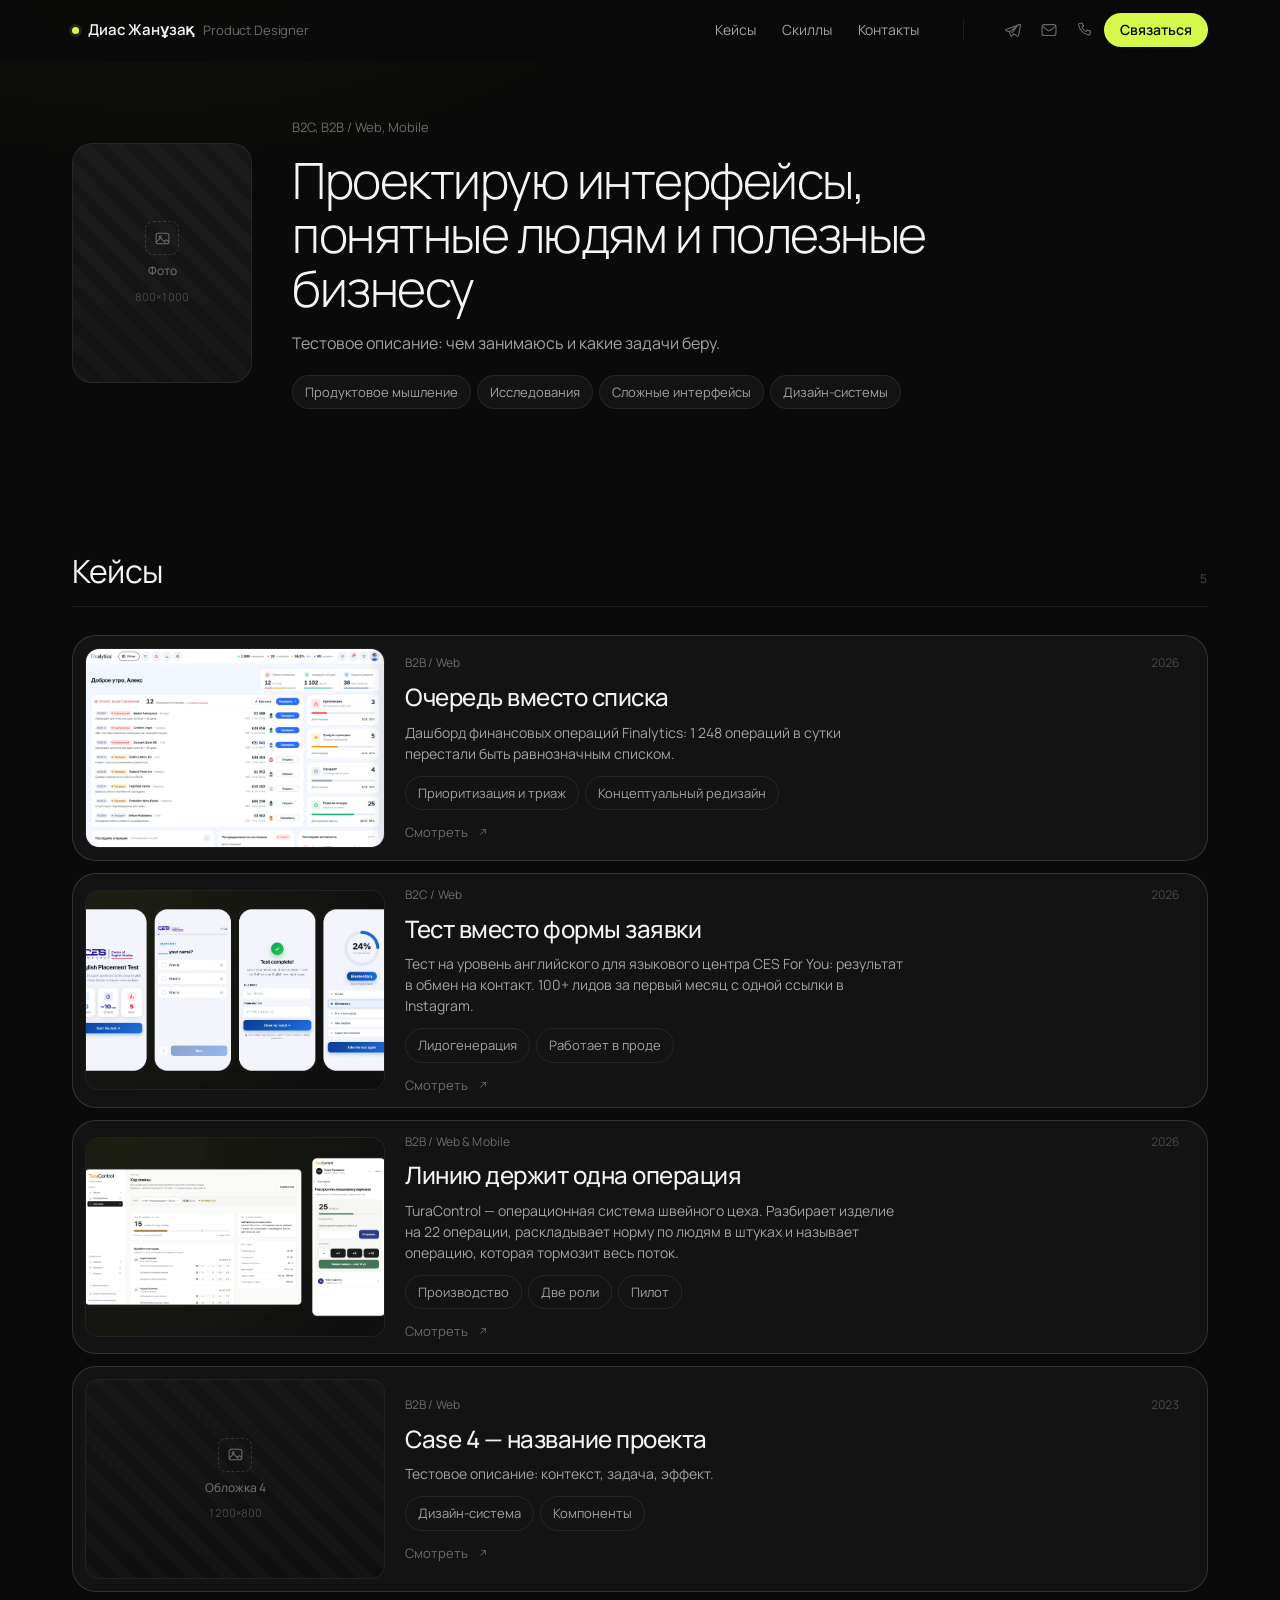
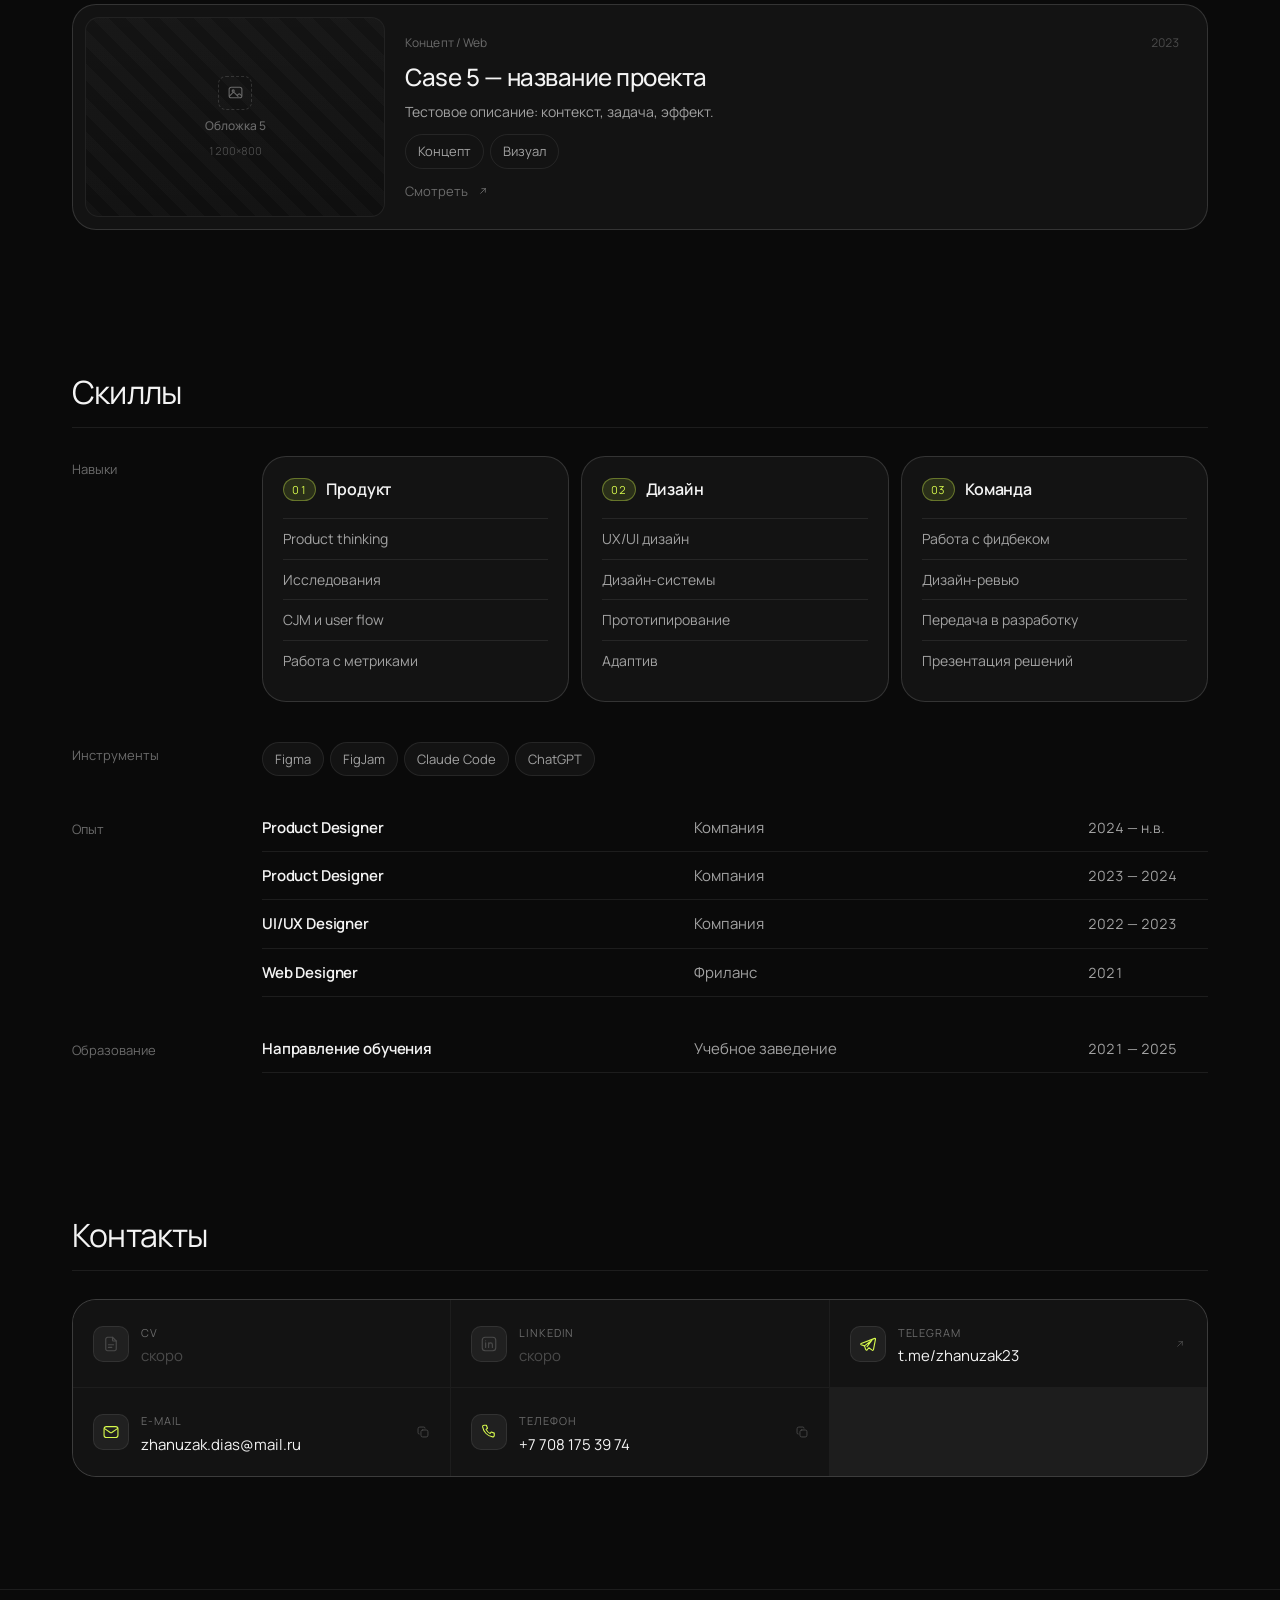
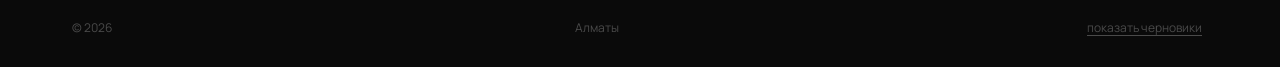
==== index.html @ a6b75199 "Кейс 3: TuraControl — линию держит одна операция Операционная система швейного цеха: изделие разложе" ====
<!doctype html>
<html lang="ru">
<head>
  <meta charset="utf-8">
  <meta name="viewport" content="width=device-width, initial-scale=1">
  <title>Диас Жанұзақ — Product Designer</title>
  <meta name="description" content="Портфолио продуктового дизайнера. Кейсы, навыки, контакты.">
  <meta name="theme-color" content="#0A0A0A">

  <meta property="og:type" content="website">
  <meta property="og:title" content="Диас Жанұзақ — Product Designer">
  <meta property="og:description" content="Портфолио продуктового дизайнера. Кейсы, навыки, контакты.">
  <!-- положи картинку 1200×630 в assets/img/og.jpg и раскомментируй строку ниже -->
  <!-- <meta property="og:image" content="assets/img/og.jpg"> -->

  <link rel="icon" href="data:image/svg+xml,<svg xmlns='http://www.w3.org/2000/svg' viewBox='0 0 32 32'><rect width='32' height='32' rx='8' fill='%230A0A0A'/><circle cx='16' cy='16' r='6' fill='%23D6F94C'/></svg>">

  <link rel="preconnect" href="https://fonts.googleapis.com">
  <link rel="preconnect" href="https://fonts.gstatic.com" crossorigin>
  <link href="https://fonts.googleapis.com/css2?family=Manrope:wght@200;300;400;500;600;700&display=swap" rel="stylesheet">

  <!-- ?v= — версия ассетов. GitHub Pages кэширует css и js на 10 минут.
       Если после пуша правки не видны сразу — увеличь номер здесь и в case.html -->
  <link rel="stylesheet" href="assets/css/style.css?v=4">
</head>
<body>
  <div id="app"></div>

  <noscript>
    <div style="padding:40px;font-family:system-ui;color:#F4F4F4">
      Для просмотра портфолио включите JavaScript.
    </div>
  </noscript>

  <script src="assets/js/content.js?v=4"></script>
  <script src="assets/js/ui.js?v=4"></script>
  <script src="assets/js/main.js?v=4"></script>
</body>
</html>
---- assets/css/style.css ----
/* ==========================================================================
   Dias Zhanuzak — Portfolio
   1. Tokens     2. Reset      3. Typography   4. Layout      5. Menubar
   6. Hero       7. Cases      8. Skills       9. Contacts   10. Case page
   11. Placeholders           12. Utilities / Motion
   ========================================================================== */

/* ---------- 1. TOKENS ---------------------------------------------------- */
:root{
  /* surfaces */
  --bg:#0A0A0A;
  --bg-soft:#0F0F0F;
  --surface:#131313;
  --surface-2:#181818;
  --surface-3:#202020;

  /* lines */
  --line:rgba(255,255,255,.08);
  --line-2:rgba(255,255,255,.14);
  --line-3:rgba(255,255,255,.22);

  /* text */
  --text:#F4F4F4;
  --text-2:#A2A2A2;
  --text-3:#6B6B6B;
  --text-4:#4A4A4A;

  /* accent */
  --accent:#D6F94C;
  --accent-2:#C2E63A;
  --accent-soft:rgba(214,249,76,.12);
  --accent-line:rgba(214,249,76,.35);
  --accent-ink:#0B0B0B;

  /* radii */
  --r-xs:8px;
  --r-sm:10px;
  --r-md:14px;
  --r-lg:20px;
  --r-xl:24px;
  --r-pill:999px;

  /* spacing scale */
  --s1:4px;  --s2:8px;   --s3:12px;  --s4:16px;  --s5:20px;
  --s6:28px; --s7:40px;  --s8:56px;  --s9:72px;  --s10:88px;

  /* layout */
  --container:1200px;
  --gutter:32px;
  --label-col:170px;
  --bar-h:60px;

  /* type */
  --font:"Manrope","Inter",-apple-system,BlinkMacSystemFont,"Segoe UI",Roboto,Helvetica,Arial,sans-serif;

  /* motion */
  --ease:cubic-bezier(.22,1,.36,1);
  --fast:.16s;
  --mid:.3s;
  --slow:.5s;
}

/* ---------- 2. RESET ----------------------------------------------------- */
*,*::before,*::after{box-sizing:border-box}
html{-webkit-text-size-adjust:100%;scroll-behavior:smooth}
body{
  margin:0;
  background:var(--bg);
  color:var(--text);
  font-family:var(--font);
  font-size:15px;
  line-height:1.55;
  font-weight:400;
  -webkit-font-smoothing:antialiased;
  -moz-osx-font-smoothing:grayscale;
  overflow-x:hidden;
}
img,svg,video{display:block;max-width:100%}
img{height:auto}
a{color:inherit;text-decoration:none}
button{font:inherit;color:inherit;background:none;border:0;cursor:pointer}
ul,ol{margin:0;padding:0;list-style:none}
h1,h2,h3,h4,p{margin:0}
/* у figure браузерный margin 40px по бокам — из-за него картинки были уже текста */
figure,blockquote{margin:0}
::selection{background:var(--accent);color:var(--accent-ink)}

body::before{
  content:"";
  position:fixed;inset:0;
  pointer-events:none;z-index:0;
  background:radial-gradient(900px 420px at 12% -8%, rgba(214,249,76,.045), transparent 62%);
}

/* якорь под липкий бар */
[id]{scroll-margin-top:calc(var(--bar-h) + 20px)}

/* ---------- 3. TYPOGRAPHY ------------------------------------------------ */
.display{
  font-size:clamp(30px,4vw,50px);
  line-height:1.08;
  letter-spacing:-.03em;
  font-weight:300;
}
.h2{
  font-size:clamp(24px,2.6vw,32px);
  line-height:1.15;
  letter-spacing:-.025em;
  font-weight:400;
}
.h3{
  font-size:clamp(18px,1.8vw,22px);
  line-height:1.28;
  letter-spacing:-.015em;
  font-weight:600;
}
.lead{font-size:16px;line-height:1.5;color:var(--text-2);font-weight:400}
.small{font-size:13px;line-height:1.5;color:var(--text-2)}
.label{font-size:12px;line-height:1.4;color:var(--text-3);font-weight:500}
.label--caps{text-transform:uppercase;letter-spacing:.12em;font-size:11px}
.accent{color:var(--accent)}

/* ---------- 4. LAYOUT ---------------------------------------------------- */
.container{
  width:100%;
  max-width:var(--container);
  margin-inline:auto;
  padding-inline:var(--gutter);
  position:relative;
  z-index:1;
}
.section{padding-block:var(--s9)}
.section-head{
  display:flex;align-items:baseline;justify-content:space-between;
  gap:var(--s4);
  margin-bottom:var(--s6);
  padding-bottom:var(--s4);
  border-bottom:1px solid var(--line);
}
.section-head__count{font-size:12px;letter-spacing:.12em;text-transform:uppercase;color:var(--text-4)}

/* «подпись слева / контент справа» */
.rowsec{
  display:grid;
  grid-template-columns:var(--label-col) 1fr;
  gap:var(--s5);
  align-items:start;
}
.rowsec + .rowsec{margin-top:var(--s7)}
.rowsec__label{font-size:13px;color:var(--text-3);padding-top:3px}

/* ---------- 5. MENUBAR --------------------------------------------------- */
.menubar{
  position:sticky;top:0;z-index:60;
  background:rgba(10,10,10,.78);
  backdrop-filter:blur(16px);
  -webkit-backdrop-filter:blur(16px);
  border-bottom:1px solid transparent;
  transition:border-color var(--mid) var(--ease),background var(--mid) var(--ease);
}
.menubar.is-stuck{border-bottom-color:var(--line);background:rgba(10,10,10,.9)}
.menubar__inner{
  display:flex;align-items:center;gap:var(--s5);
  height:var(--bar-h);
}
.menubar__brand{display:flex;align-items:center;gap:9px;font-weight:600;font-size:15px;letter-spacing:-.01em;flex:none}
.menubar__dot{width:7px;height:7px;border-radius:50%;background:var(--accent);box-shadow:0 0 0 3px var(--accent-soft);flex:none}
.menubar__role{color:var(--text-3);font-weight:400;font-size:13px}

.menubar__nav{display:flex;align-items:center;gap:2px;margin-left:auto}
.menubar__link{
  padding:7px 12px;border-radius:var(--r-pill);
  font-size:14px;color:var(--text-2);
  transition:color var(--fast) var(--ease),background var(--fast) var(--ease);
  white-space:nowrap;
}
.menubar__link:hover{color:var(--text);background:var(--surface-2)}

.menubar__actions{display:flex;align-items:center;gap:2px;flex:none}
.menubar__sep{width:1px;height:22px;background:var(--line);margin-inline:var(--s3);flex:none}
.menubar__btn{
  width:34px;height:34px;
  display:grid;place-items:center;
  border-radius:var(--r-sm);
  color:var(--text-3);
  position:relative;
  transition:color var(--fast) var(--ease),background var(--fast) var(--ease);
}
.menubar__btn:hover{color:var(--text);background:var(--surface-2)}
.menubar__btn::after{
  content:attr(data-tip);
  position:absolute;top:calc(100% + 8px);left:50%;transform:translateX(-50%) translateY(-3px);
  padding:5px 9px;border-radius:8px;
  background:var(--surface-3);border:1px solid var(--line);
  font-size:12px;color:var(--text);white-space:nowrap;
  opacity:0;pointer-events:none;
  transition:opacity var(--fast) var(--ease),transform var(--fast) var(--ease);
}
.menubar__btn:hover::after{opacity:1;transform:translateX(-50%) translateY(0)}
.menubar__cta{
  height:34px;padding:0 16px;
  display:inline-flex;align-items:center;
  border-radius:var(--r-pill);
  background:var(--accent);color:var(--accent-ink);
  font-size:14px;font-weight:600;
  transition:background var(--fast) var(--ease);
  white-space:nowrap;
}
.menubar__cta:hover{background:var(--accent-2)}

/* ---------- 6. HERO ------------------------------------------------------ */
.hero{padding-top:var(--s8);padding-bottom:var(--s9)}
.hero__grid{
  display:grid;
  grid-template-columns:180px 1fr;
  gap:var(--s7);
  align-items:center;
}
.hero__photo{
  position:relative;
  aspect-ratio:3/4;
  border-radius:var(--r-lg);
  overflow:hidden;
  background:var(--surface);
  border:1px solid var(--line);
}
.hero__photo img{width:100%;height:100%;object-fit:cover}
.hero__meta{color:var(--text-3);font-size:13px;margin-bottom:var(--s4)}
.hero__title{margin-bottom:var(--s4);max-width:22ch}
.hero__about{max-width:52ch;margin-bottom:var(--s5)}

.chips{display:flex;flex-wrap:wrap;gap:6px}
.chip{
  display:inline-flex;align-items:center;
  padding:6px 12px;
  border-radius:var(--r-pill);
  border:1px solid var(--line);
  background:var(--surface);
  font-size:13px;color:var(--text-2);
  transition:border-color var(--fast) var(--ease),color var(--fast) var(--ease);
}
.chip:hover{border-color:var(--line-2);color:var(--text)}
.chip--ghost{background:transparent}

/* ---------- 7. CASES ----------------------------------------------------- */
/* карточка с явной обводкой — видно границу блока */
.cases{display:flex;flex-direction:column;gap:var(--s3)}
.case{
  display:grid;
  grid-template-columns:300px 1fr;
  gap:var(--s5);
  align-items:center;
  padding:var(--s3);
  border:1px solid var(--line-2);
  border-radius:var(--r-xl);
  background:var(--surface);
  transition:border-color var(--mid) var(--ease),background var(--mid) var(--ease),transform var(--mid) var(--ease);
}
.case:hover{border-color:var(--accent-line);background:var(--surface-2);transform:translateY(-2px)}
.case__media{
  position:relative;
  aspect-ratio:3/2;
  border-radius:var(--r-md);
  overflow:hidden;
  background:var(--bg-soft);
  border:1px solid var(--line);
}
/* скриншоты интерфейсов кадрируем от верха — так видно шапку экрана */
.case__media img{width:100%;height:100%;object-fit:cover;object-position:top;transition:transform var(--slow) var(--ease)}
.case:hover .case__media img{transform:scale(1.03)}
.case__body{display:flex;flex-direction:column;gap:10px;padding-right:var(--s4)}
.case__top{display:flex;align-items:center;justify-content:space-between;gap:var(--s4)}
.case__meta{font-size:12px;color:var(--text-3);letter-spacing:.01em}
.case__year{font-size:12px;color:var(--text-4);font-variant-numeric:tabular-nums}
.case__title{
  font-size:clamp(19px,1.9vw,24px);line-height:1.2;letter-spacing:-.02em;font-weight:500;
  transition:color var(--fast) var(--ease);
}
.case:hover .case__title{color:#fff}
.case__desc{color:var(--text-2);font-size:14px;line-height:1.5;max-width:56ch}
.case__tags{display:flex;flex-wrap:wrap;gap:6px;margin-top:2px}
.case__cta{
  display:inline-flex;align-items:center;gap:8px;
  margin-top:2px;
  font-size:13px;color:var(--text-3);
  transition:color var(--fast) var(--ease),gap var(--fast) var(--ease);
}
.case:hover .case__cta{color:var(--accent);gap:12px}

/* ---------- 8. SKILLS ---------------------------------------------------- */
/* группы навыков — карточки с обводкой и номером, чтобы на мобильном
   заголовок группы не сливался с подписью раздела слева */
.skillgrid{display:grid;grid-template-columns:repeat(3,1fr);gap:var(--s3)}
.skillgrid__col{
  display:flex;flex-direction:column;
  padding:var(--s5);
  border:1px solid var(--line-2);
  border-radius:var(--r-xl);
  background:var(--surface);
  transition:border-color var(--mid) var(--ease),background var(--mid) var(--ease);
}
.skillgrid__col:hover{border-color:var(--accent-line);background:var(--surface-2)}
.skillgrid__head{display:flex;align-items:center;gap:10px;margin-bottom:var(--s4)}
.skillgrid__num{
  font-size:11px;letter-spacing:.06em;
  color:var(--accent);
  background:var(--accent-soft);
  border:1px solid var(--accent-line);
  border-radius:var(--r-pill);
  padding:2px 8px;
  font-variant-numeric:tabular-nums;
  flex:none;
}
.skillgrid__title{font-size:16px;font-weight:600;letter-spacing:-.01em;color:var(--text)}
.skillgrid__item{
  font-size:14px;color:var(--text-2);
  padding-block:9px;
  border-top:1px solid var(--line);
}

.toolgrid{display:flex;flex-wrap:wrap;gap:6px}

.exp{display:flex;flex-direction:column}
.exp__row{
  display:grid;
  grid-template-columns:minmax(0,1.1fr) minmax(0,1fr) 120px;
  gap:var(--s4);
  align-items:baseline;
  padding-block:var(--s3);
  border-bottom:1px solid var(--line);
}
.exp__row:first-child{padding-top:0}
.exp__role{font-weight:600;font-size:15px;letter-spacing:-.01em}
.exp__company{color:var(--text-2);font-size:15px}
.exp__years{color:var(--text-2);font-size:14px;font-variant-numeric:tabular-nums}

/* ---------- 9. CONTACTS -------------------------------------------------- */
.contactlist{
  display:grid;grid-template-columns:repeat(3,1fr);
  gap:1px;background:var(--line);
  border:1px solid var(--line-2);border-radius:var(--r-xl);overflow:hidden;
}
.contactitem{
  display:flex;align-items:center;gap:var(--s3);
  padding:var(--s5);
  background:var(--surface);
  transition:background var(--fast) var(--ease);
  text-align:left;width:100%;
}
.contactitem:hover{background:var(--surface-2)}
.contactitem:disabled{cursor:not-allowed}
.contactitem:disabled .contactitem__value{color:var(--text-4)}
.contactitem:disabled:hover{background:var(--surface)}
.contactitem__ico{
  width:36px;height:36px;flex:none;
  display:grid;place-items:center;
  border-radius:var(--r-sm);
  background:var(--surface-3);
  border:1px solid var(--line);
  color:var(--accent);
}
.contactitem:disabled .contactitem__ico{color:var(--text-4)}
.contactitem__label{font-size:11px;color:var(--text-3);letter-spacing:.08em;text-transform:uppercase}
.contactitem__value{font-size:15px;color:var(--text);margin-top:1px;display:block}
.contactitem__hint{margin-left:auto;color:var(--text-4);flex:none}

.footer{padding-block:var(--s6);border-top:1px solid var(--line);margin-top:var(--s7)}
.footer__inner{display:flex;align-items:center;justify-content:space-between;gap:var(--s4);flex-wrap:wrap}
.footer__note{font-size:12px;color:var(--text-4)}

/* ---------- 10. CASE PAGE ------------------------------------------------ */
.backlink{
  display:inline-flex;align-items:center;gap:8px;
  font-size:13px;color:var(--text-3);
  padding-block:var(--s6) var(--s5);
  transition:color var(--fast) var(--ease),gap var(--fast) var(--ease);
}
.backlink:hover{color:var(--text);gap:12px}

.casehero{padding-bottom:var(--s6)}
.casehero__meta{display:flex;gap:10px;flex-wrap:wrap;color:var(--text-3);font-size:12px;margin-bottom:var(--s3)}
.casehero__title{max-width:22ch;margin-bottom:var(--s4)}
.casehero__lead{max-width:62ch;margin-bottom:var(--s6)}
.casehero__cover{
  position:relative;
  border-radius:var(--r-xl);overflow:hidden;
  background:var(--surface);border:1px solid var(--line-2);
}
/* фиксированные пропорции нужны только заглушке; настоящая картинка
   показывается целиком, без кадрирования */
.casehero__cover:has(.ph){aspect-ratio:16/9}
.casehero__cover img{width:100%;height:auto;display:block}

.factlist{
  display:grid;grid-template-columns:repeat(4,1fr);
  gap:1px;background:var(--line);
  border:1px solid var(--line-2);border-radius:var(--r-md);overflow:hidden;
  margin-top:var(--s5);
}
.fact{background:var(--surface);padding:var(--s4)}
.fact__k{font-size:11px;text-transform:uppercase;letter-spacing:.12em;color:var(--text-4)}
.fact__v{font-size:15px;margin-top:5px;color:var(--text)}

.blocks{display:flex;flex-direction:column;gap:var(--s8);padding-block:var(--s8)}
.block__head{margin-bottom:var(--s4)}
.block__body{color:var(--text-2);font-size:16px;line-height:1.65;max-width:68ch}
.block__body p + p{margin-top:var(--s3)}
.blocklist{display:flex;flex-direction:column;max-width:68ch}
.blocklist li{
  display:flex;gap:var(--s3);
  padding-block:10px;
  border-bottom:1px solid var(--line);
  color:var(--text-2);font-size:15px;
}
.blocklist li::before{content:"—";color:var(--accent);flex:none}
.quote{
  border-left:2px solid var(--accent);
  padding:4px 0 4px var(--s5);
  font-size:clamp(18px,2vw,24px);line-height:1.35;font-weight:300;letter-spacing:-.02em;
  color:var(--text);max-width:46ch;
}
.quote__author{font-size:13px;color:var(--text-3);margin-top:var(--s3);font-weight:400;letter-spacing:0}
.figure{display:flex;flex-direction:column;gap:10px}
.figure__frame{
  position:relative;
  border-radius:var(--r-lg);overflow:hidden;
  background:var(--surface);border:1px solid var(--line-2);
  transition:border-color var(--fast) var(--ease);
}
/* картинку можно открыть на весь экран */
.figure__frame:has(img){cursor:zoom-in}
.figure__frame:has(img):hover{border-color:var(--accent-line)}
.figure__frame img{width:100%;height:auto;object-fit:cover}
.figure__caption{font-size:12px;color:var(--text-3)}
.gallery{display:grid;grid-template-columns:repeat(2,1fr);gap:var(--s4);align-items:start}
.gallery--3{grid-template-columns:repeat(3,1fr)}
.gallery--4{grid-template-columns:repeat(4,1fr)}
/* вертикальный скриншот телефона не растягиваем на всю ширину */
.figure--narrow .figure__frame{max-width:420px}
.figure--narrow .figure__caption{max-width:420px}
.gallery .figure__frame:has(.ph){aspect-ratio:4/3}
.gallery .figure__frame:has(.ph) img{height:100%}

.stats{
  display:grid;grid-template-columns:repeat(4,1fr);
  gap:1px;background:var(--line);
  border:1px solid var(--line-2);border-radius:var(--r-md);overflow:hidden;
}
.stats__item{background:var(--surface);padding:var(--s4)}
.stats__value{font-size:clamp(22px,2.2vw,28px);font-weight:300;letter-spacing:-.02em;line-height:1.1}
.stats__label{font-size:12px;color:var(--text-3);margin-top:4px}

.nextcase{
  border-top:1px solid var(--line);
  padding-block:var(--s7) var(--s6);
  display:flex;align-items:center;justify-content:space-between;gap:var(--s4);flex-wrap:wrap;
}
.nextcase__label{font-size:11px;text-transform:uppercase;letter-spacing:.12em;color:var(--text-4);margin-bottom:6px}

/* ---------- 11. PLACEHOLDERS -------------------------------------------- */
.ph{
  position:absolute;inset:0;
  display:flex;flex-direction:column;align-items:center;justify-content:center;gap:7px;
  background:
    linear-gradient(180deg,rgba(255,255,255,.02),rgba(255,255,255,0)),
    repeating-linear-gradient(45deg,rgba(255,255,255,.018) 0 12px,transparent 12px 24px);
  color:var(--text-4);
  text-align:center;padding:var(--s4);
}
.ph__ico{
  width:34px;height:34px;display:grid;place-items:center;
  border-radius:var(--r-xs);
  border:1px dashed var(--line-2);
  color:var(--text-3);
}
.ph__ico .ico{width:17px;height:17px}
.ph__title{font-size:12px;color:var(--text-3);font-weight:500}
.ph__hint{font-size:11px;color:var(--text-4);font-variant-numeric:tabular-nums}

/* «черновик» — метка на тексте-рыбе, включается кнопкой в подвале */
.draft{position:relative}
.draft::after{
  content:"черновик";
  position:absolute;top:-9px;right:-5px;
  font-size:9px;letter-spacing:.1em;text-transform:uppercase;
  color:var(--accent);background:var(--accent-soft);
  border:1px solid var(--accent-line);border-radius:var(--r-pill);
  padding:1px 7px;
  opacity:0;pointer-events:none;
  transition:opacity var(--fast) var(--ease);
}
body.show-draft .draft::after{opacity:1}

/* ---------- 12. UTILITIES / MOTION --------------------------------------- */
.ico{width:18px;height:18px;flex:none;stroke-width:1.5}
.ico--sm{width:14px;height:14px}
.btn{
  display:inline-flex;align-items:center;gap:8px;
  padding:11px 18px;border-radius:var(--r-pill);
  font-size:14px;font-weight:500;
  border:1px solid var(--line-2);
  transition:background var(--fast) var(--ease),border-color var(--fast) var(--ease);
}
.btn:hover{background:var(--surface-2);border-color:var(--line-3)}
.btn--accent{background:var(--accent);color:var(--accent-ink);border-color:var(--accent);font-weight:600}
.btn--accent:hover{background:var(--accent-2);border-color:var(--accent-2)}

/* ---------- LIGHTBOX ------------------------------------------------------ */
.lightbox{
  position:fixed;inset:0;z-index:100;
  display:none;
  background:rgba(6,6,6,.96);
  backdrop-filter:blur(6px);
  -webkit-backdrop-filter:blur(6px);
}
.lightbox.is-on{display:block}
.lightbox__scroll{
  position:absolute;inset:0;
  overflow:auto;
  display:flex;
  padding:64px 20px 76px;
  -webkit-overflow-scrolling:touch;
}
/* margin:auto центрирует и при этом не срезает края при зуме */
.lightbox__img{
  margin:auto;
  max-width:100%;height:auto;
  border-radius:var(--r-md);
  border:1px solid var(--line-2);
  background:var(--surface);
  cursor:zoom-in;
}
.lightbox.is-zoom .lightbox__img{max-width:none;width:auto;cursor:zoom-out}

.lightbox__bar{
  position:absolute;left:0;right:0;bottom:0;
  display:flex;align-items:center;gap:var(--s4);
  padding:14px 20px;
  background:linear-gradient(180deg,transparent,rgba(6,6,6,.9) 40%);
  pointer-events:none;
}
.lightbox__cap{
  font-size:13px;color:var(--text-2);
  flex:1;min-width:0;
  overflow:hidden;text-overflow:ellipsis;white-space:nowrap;
}
.lightbox__count{font-size:12px;color:var(--text-4);font-variant-numeric:tabular-nums;flex:none}

.lightbox__btn{
  position:absolute;z-index:2;
  width:40px;height:40px;
  display:grid;place-items:center;
  border-radius:var(--r-sm);
  background:rgba(32,32,32,.9);
  border:1px solid var(--line-2);
  color:var(--text-2);
  transition:color var(--fast) var(--ease),background var(--fast) var(--ease);
}
.lightbox__btn:hover{color:var(--text);background:#2b2b2b}
.lightbox__close{top:14px;right:14px}
.lightbox__prev{top:50%;left:14px;transform:translateY(-50%)}
.lightbox__next{top:50%;right:14px;transform:translateY(-50%)}
.lightbox__hint{
  position:absolute;top:22px;left:20px;z-index:2;
  font-size:12px;color:var(--text-3);
}

@media (max-width:760px){
  .lightbox__scroll{padding:56px 10px 68px}
  .lightbox__hint{display:none}
  .lightbox__prev{top:auto;bottom:64px;left:12px;transform:none}
  .lightbox__next{top:auto;bottom:64px;right:12px;transform:none}
  .lightbox__cap{white-space:normal;font-size:12px;line-height:1.4}
}

.toast{
  position:fixed;left:50%;bottom:24px;
  transform:translateX(-50%) translateY(10px);
  z-index:90;
  padding:10px 16px;border-radius:var(--r-pill);
  background:var(--surface-3);border:1px solid var(--line-2);
  font-size:14px;color:var(--text);
  opacity:0;pointer-events:none;
  transition:opacity var(--mid) var(--ease),transform var(--mid) var(--ease);
  box-shadow:0 16px 36px -14px rgba(0,0,0,.9);
}
.toast.is-on{opacity:1;transform:translateX(-50%) translateY(0)}

.reveal{opacity:0;transform:translateY(14px);transition:opacity .55s var(--ease),transform .55s var(--ease)}
.reveal.is-in{opacity:1;transform:none}

.sr-only{position:absolute;width:1px;height:1px;padding:0;margin:-1px;overflow:hidden;clip:rect(0 0 0 0);white-space:nowrap;border:0}

/* ---------- RESPONSIVE --------------------------------------------------- */
@media (max-width:1024px){
  :root{--gutter:24px;--label-col:130px;--s9:56px;--s10:64px}
  .case{grid-template-columns:240px 1fr}
  .skillgrid{grid-template-columns:repeat(2,1fr)}
  .contactlist{grid-template-columns:repeat(2,1fr)}
  .factlist{grid-template-columns:repeat(2,1fr)}
  .gallery--3,.gallery--4{grid-template-columns:repeat(2,1fr)}
  .menubar__role{display:none}
}
@media (max-width:760px){
  :root{--gutter:16px;--s8:40px;--s9:48px}
  /* на телефоне в баре — только имя и кнопка; контакты живут в своём блоке */
  .menubar__nav{display:none}
  .menubar__btn{display:none}
  .menubar__sep{display:none}
  .menubar__actions{margin-left:auto}
  .hero{padding-top:var(--s7)}
  .hero__grid{grid-template-columns:1fr;gap:var(--s5);align-items:start}
  .hero__photo{width:104px;aspect-ratio:1/1;border-radius:var(--r-md)}
  .case{grid-template-columns:1fr;gap:var(--s4);padding:10px}
  .case__body{padding:0 6px 6px}
  .rowsec{grid-template-columns:1fr;gap:10px}
  .rowsec__label{font-size:11px;text-transform:uppercase;letter-spacing:.12em;color:var(--text-4);padding-top:0}
  .skillgrid{grid-template-columns:1fr;gap:var(--s5)}
  .exp__row{grid-template-columns:1fr;gap:1px;padding-block:12px}
  .exp__years{color:var(--text-3);font-size:13px}
  .contactlist{grid-template-columns:1fr}
  .gallery,.gallery--3{grid-template-columns:1fr}
  .gallery--4{grid-template-columns:repeat(2,1fr)}
  .figure--narrow .figure__frame,.figure--narrow .figure__caption{max-width:none}
  .stats,.factlist{grid-template-columns:repeat(2,1fr)}
  .blocks{gap:var(--s7)}
}

@media (prefers-reduced-motion:reduce){
  *,*::before,*::after{animation-duration:.01ms!important;transition-duration:.01ms!important}
  html{scroll-behavior:auto}
  .reveal{opacity:1;transform:none}
}
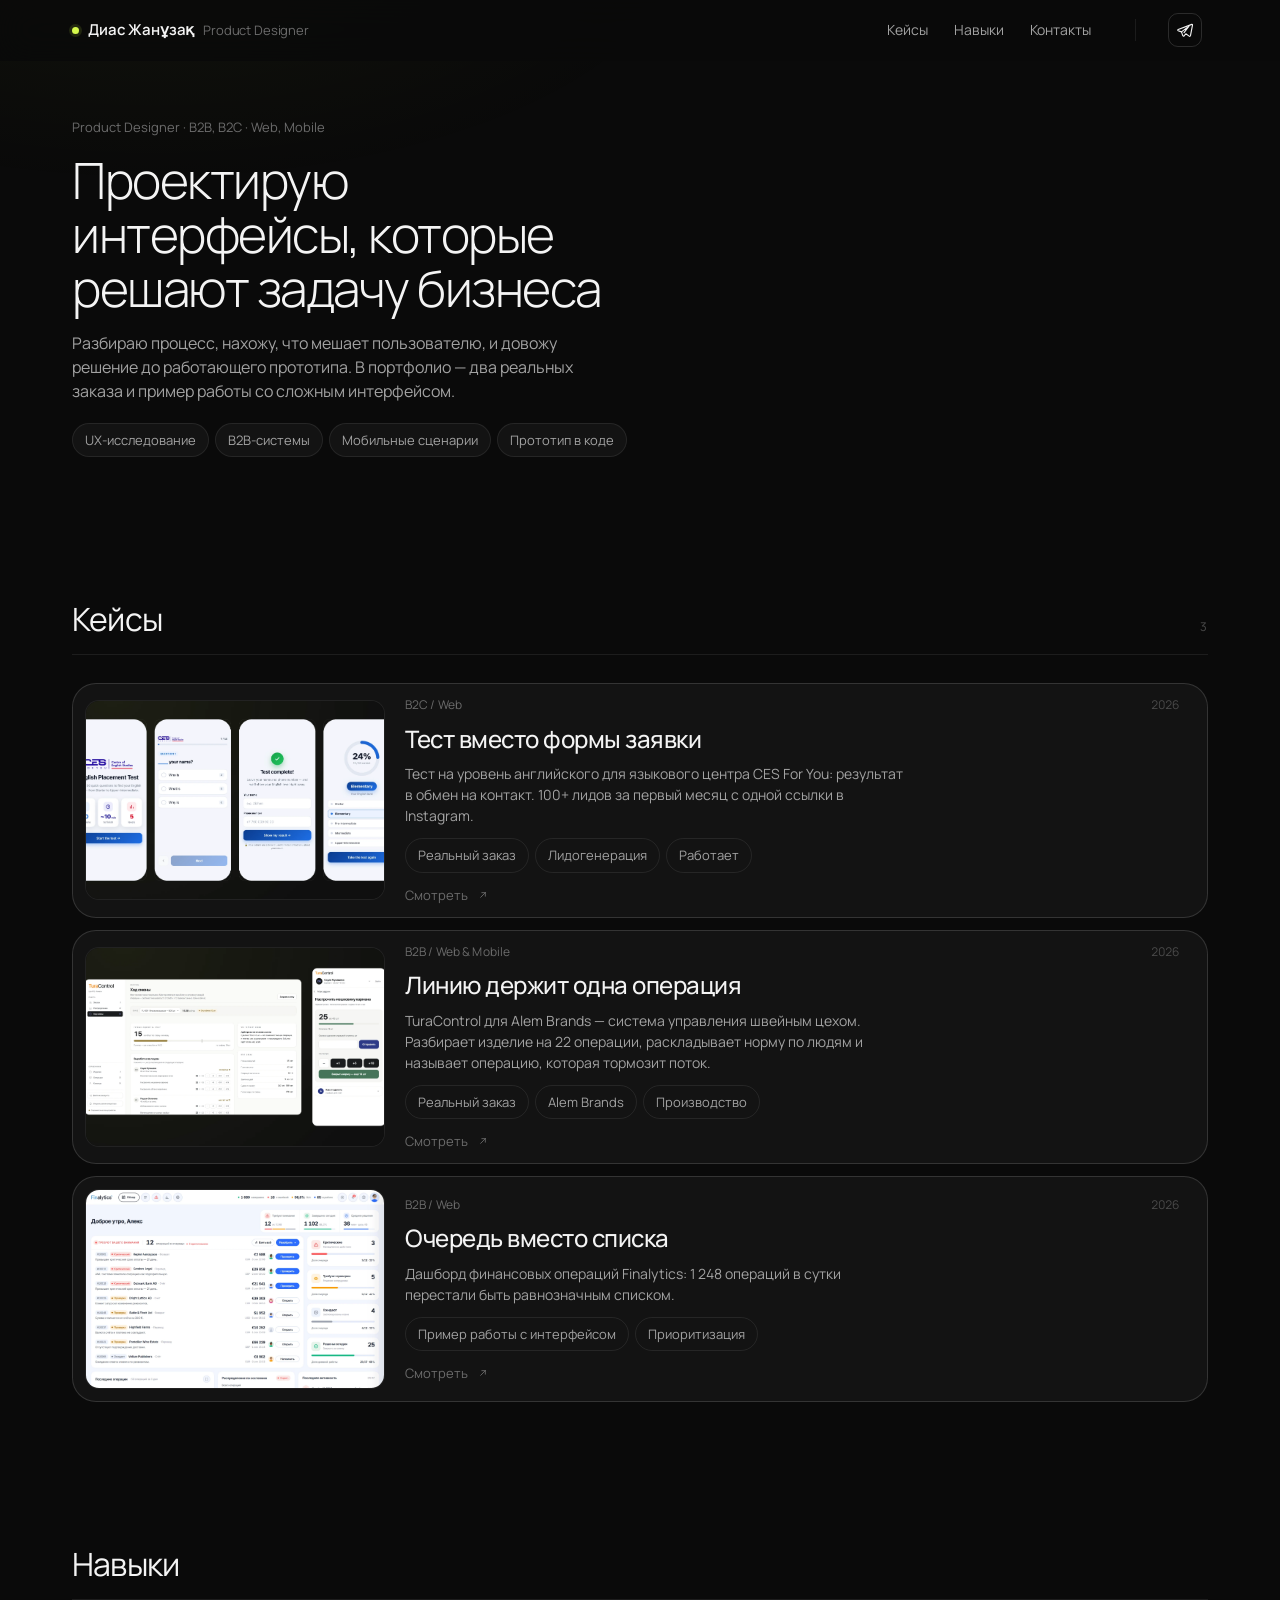
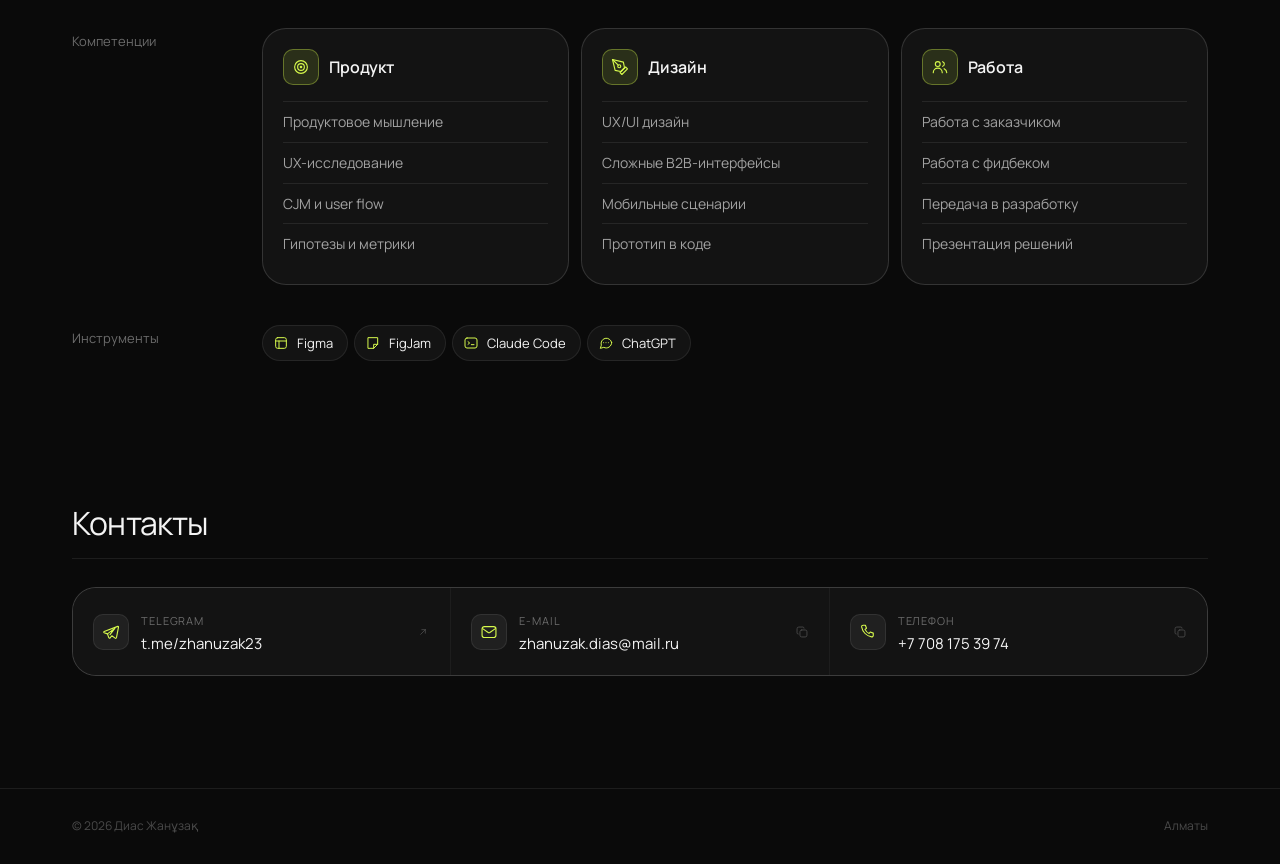
==== commit dbd0a5f2: "Рабочая версия: реальные заказы первыми, без заглушек и рыбы - кейсы CES For You и TuraControl помеч" ====
--- a/index.html
+++ b/index.html
@@ -21,7 +21,7 @@
 
   <!-- ?v= — версия ассетов. GitHub Pages кэширует css и js на 10 минут.
        Если после пуша правки не видны сразу — увеличь номер здесь и в case.html -->
-  <link rel="stylesheet" href="assets/css/style.css?v=4">
+  <link rel="stylesheet" href="assets/css/style.css?v=5">
 </head>
 <body>
   <div id="app"></div>
@@ -32,8 +32,8 @@
     </div>
   </noscript>
 
-  <script src="assets/js/content.js?v=4"></script>
-  <script src="assets/js/ui.js?v=4"></script>
-  <script src="assets/js/main.js?v=4"></script>
+  <script src="assets/js/content.js?v=5"></script>
+  <script src="assets/js/ui.js?v=5"></script>
+  <script src="assets/js/main.js?v=5"></script>
 </body>
 </html>
--- a/assets/css/style.css
+++ b/assets/css/style.css
@@ -225,6 +225,8 @@
   border:1px solid var(--line);
 }
 .hero__photo img{width:100%;height:100%;object-fit:cover}
+.hero__grid--solo{grid-template-columns:1fr}
+.hero__grid--solo .hero__title{max-width:18ch}
 .hero__meta{color:var(--text-3);font-size:13px;margin-bottom:var(--s4)}
 .hero__title{margin-bottom:var(--s4);max-width:22ch}
 .hero__about{max-width:52ch;margin-bottom:var(--s5)}
@@ -301,16 +303,20 @@
 }
 .skillgrid__col:hover{border-color:var(--accent-line);background:var(--surface-2)}
 .skillgrid__head{display:flex;align-items:center;gap:10px;margin-bottom:var(--s4)}
-.skillgrid__num{
-  font-size:11px;letter-spacing:.06em;
+.skillgrid__ico{
+  width:36px;height:36px;flex:none;
+  display:grid;place-items:center;
+  border-radius:var(--r-sm);
   color:var(--accent);
   background:var(--accent-soft);
   border:1px solid var(--accent-line);
-  border-radius:var(--r-pill);
-  padding:2px 8px;
-  font-variant-numeric:tabular-nums;
-  flex:none;
-}
+}
+.chip--tool{gap:8px;padding:7px 14px 7px 10px;color:var(--text)}
+.chip--tool .ico{width:16px;height:16px;color:var(--accent)}
+.menubar__cta{gap:7px}
+.menubar__cta .ico{width:16px;height:16px;stroke-width:2}
+.menubar__btn--tg{color:var(--text);border:1px solid var(--line-2);margin-right:6px}
+.menubar__btn--tg:hover{border-color:var(--accent-line);color:var(--accent)}
 .skillgrid__title{font-size:16px;font-weight:600;letter-spacing:-.01em;color:var(--text)}
 .skillgrid__item{
   font-size:14px;color:var(--text-2);
@@ -605,7 +611,6 @@
   :root{--gutter:16px;--s8:40px;--s9:48px}
   /* на телефоне в баре — только имя и кнопка; контакты живут в своём блоке */
   .menubar__nav{display:none}
-  .menubar__btn{display:none}
   .menubar__sep{display:none}
   .menubar__actions{margin-left:auto}
   .hero{padding-top:var(--s7)}
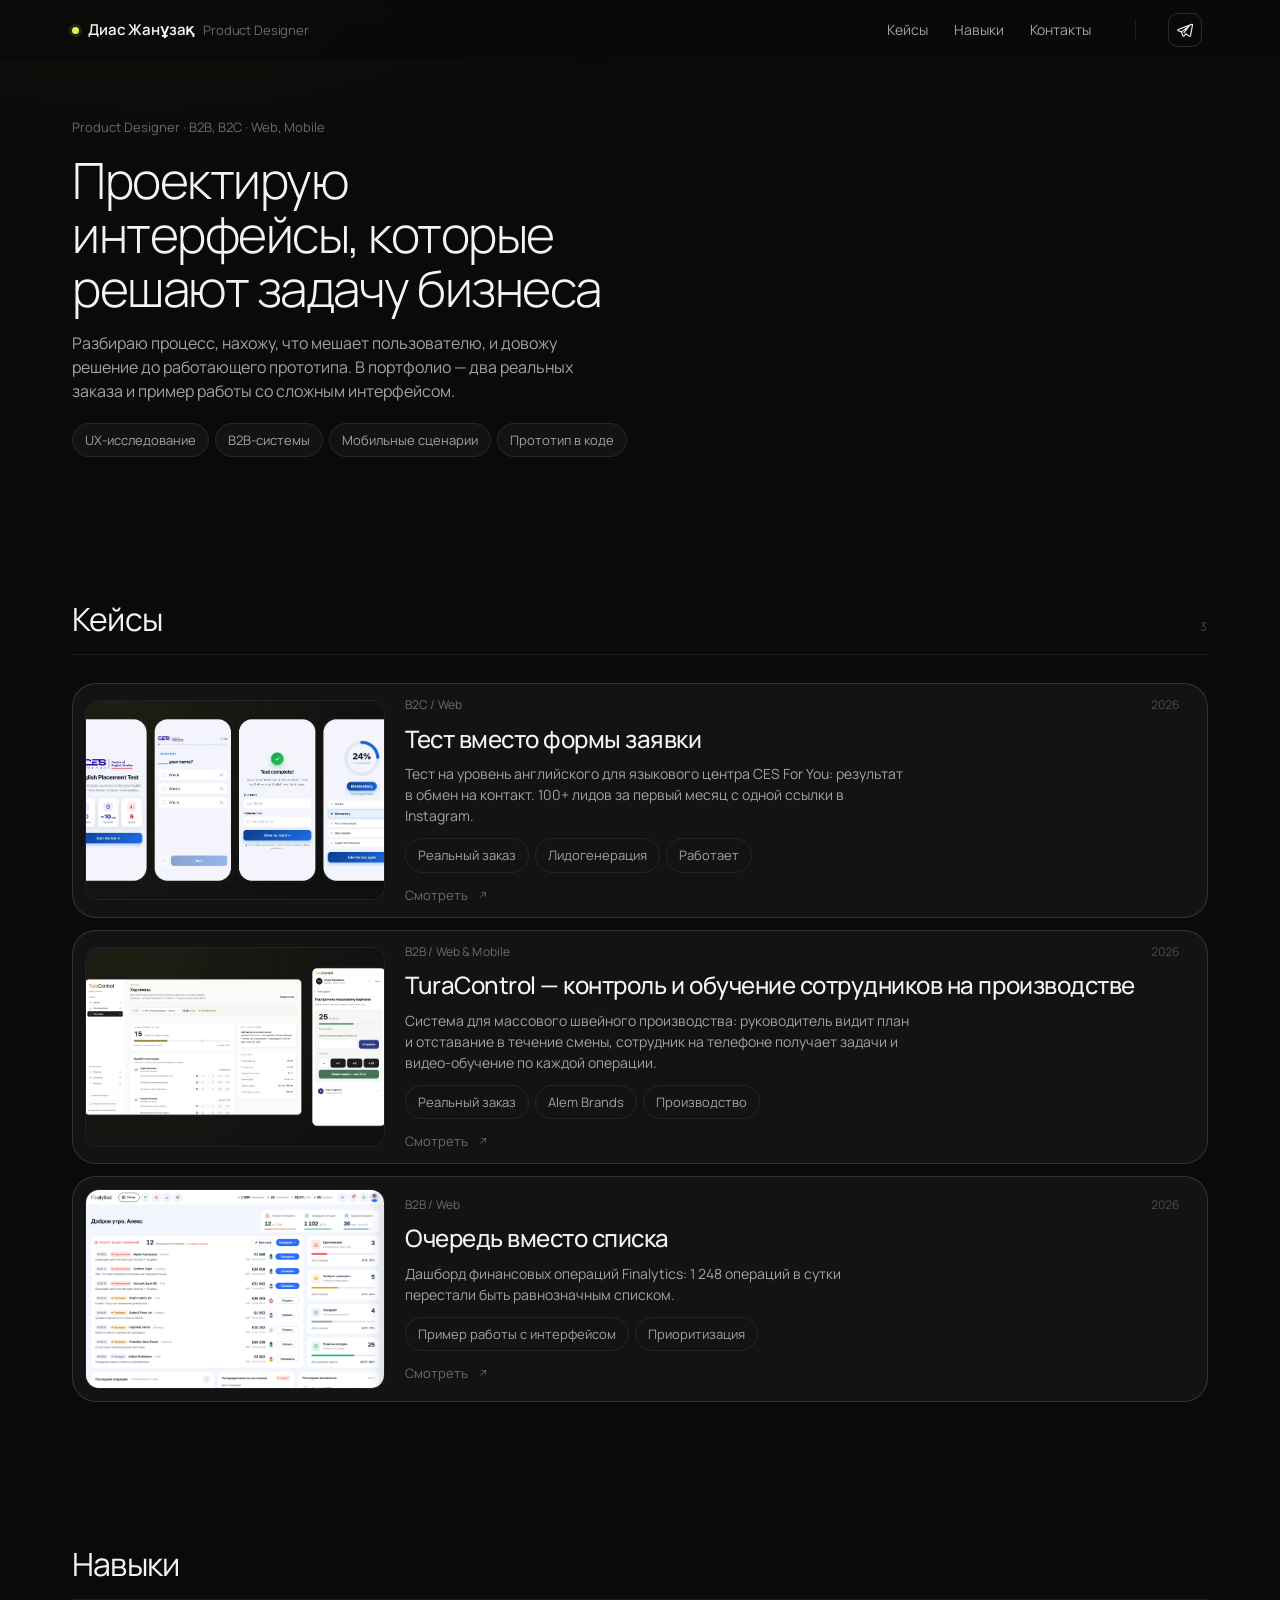
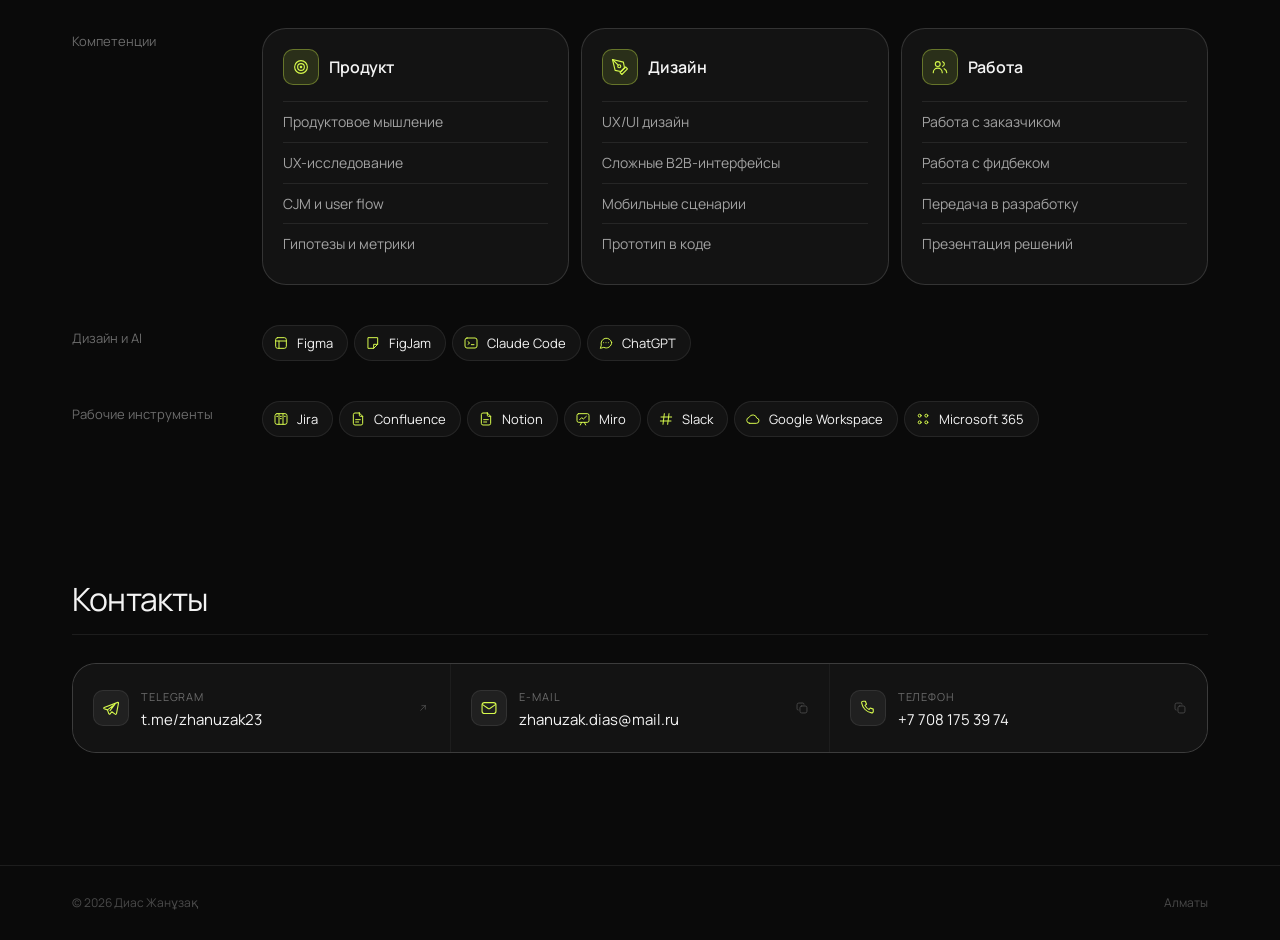
==== commit b06b99bf: "Рабочие инструменты и понятный кейс TuraControl - в навыки добавлен ряд «Рабочие инструменты»: Jira," ====
--- a/index.html
+++ b/index.html
@@ -21,7 +21,7 @@
 
   <!-- ?v= — версия ассетов. GitHub Pages кэширует css и js на 10 минут.
        Если после пуша правки не видны сразу — увеличь номер здесь и в case.html -->
-  <link rel="stylesheet" href="assets/css/style.css?v=5">
+  <link rel="stylesheet" href="assets/css/style.css?v=6">
 </head>
 <body>
   <div id="app"></div>
@@ -32,8 +32,8 @@
     </div>
   </noscript>
 
-  <script src="assets/js/content.js?v=5"></script>
-  <script src="assets/js/ui.js?v=5"></script>
-  <script src="assets/js/main.js?v=5"></script>
+  <script src="assets/js/content.js?v=6"></script>
+  <script src="assets/js/ui.js?v=6"></script>
+  <script src="assets/js/main.js?v=6"></script>
 </body>
 </html>
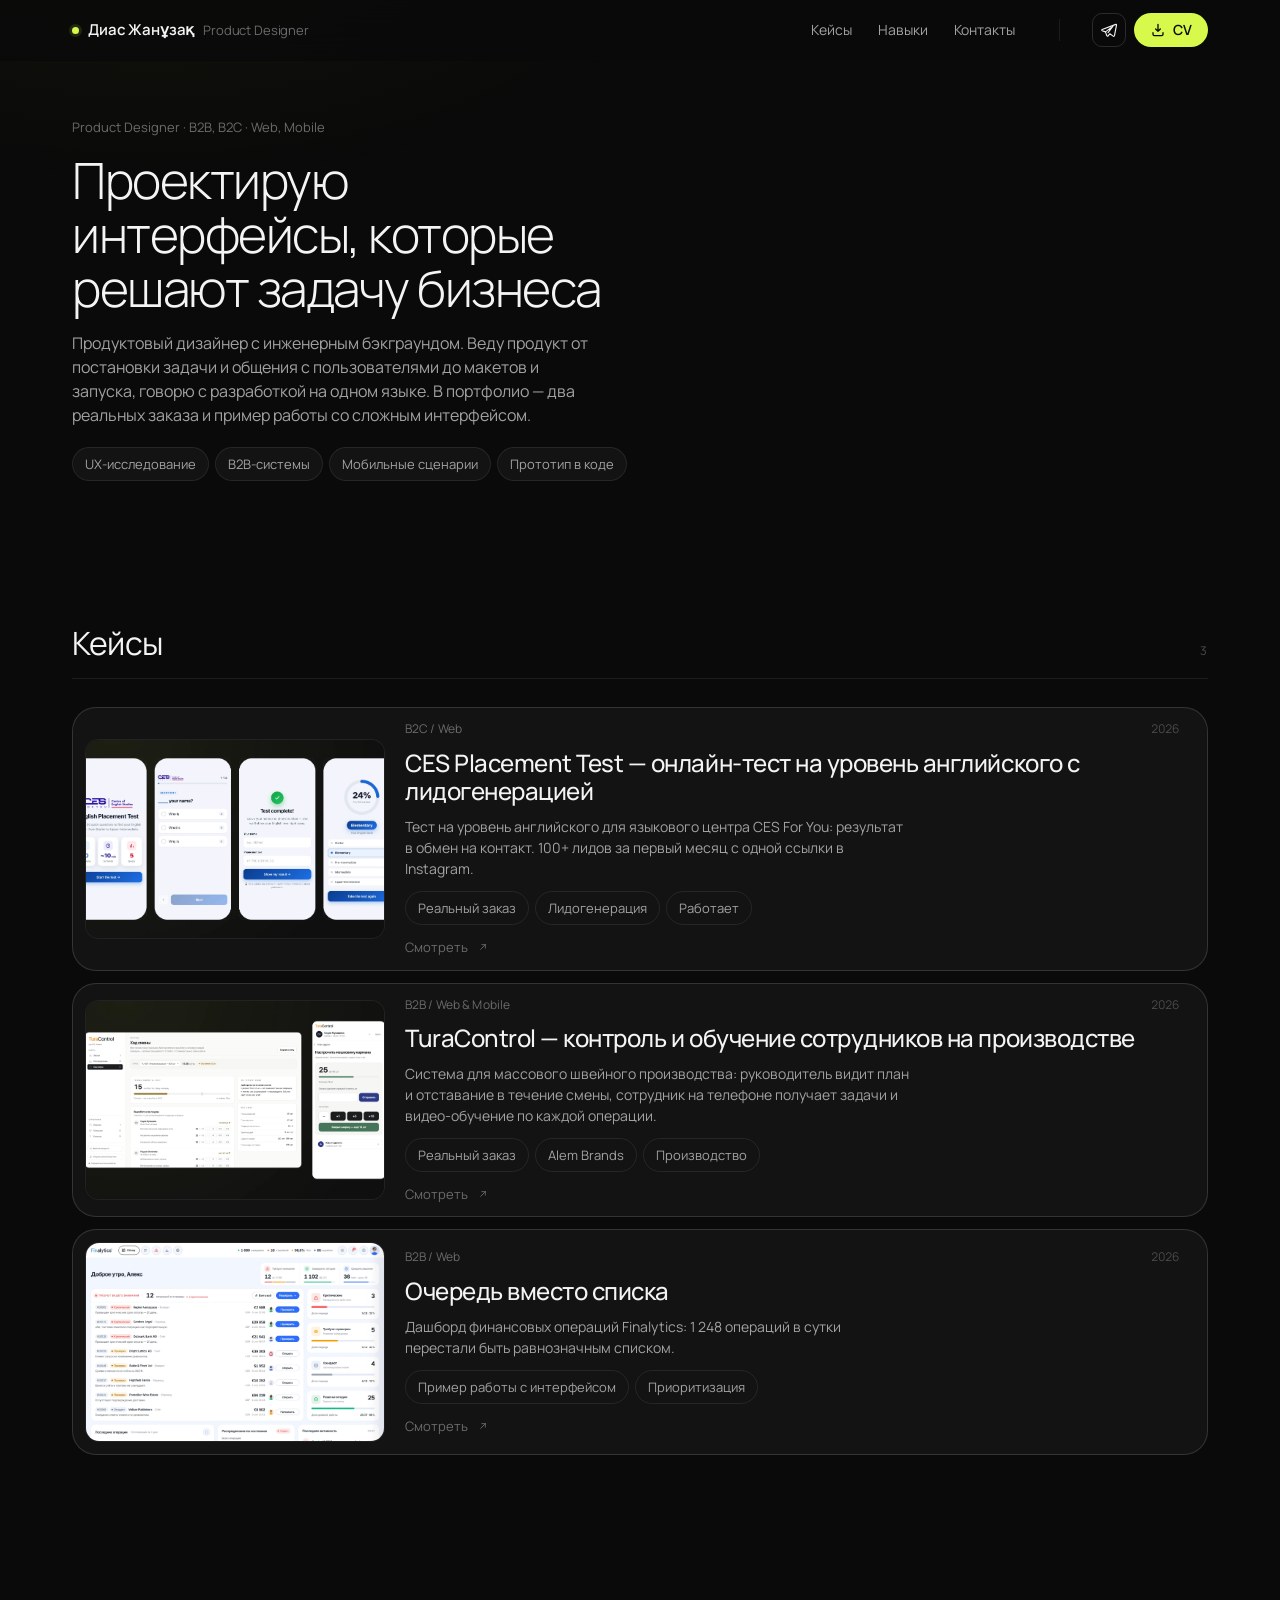
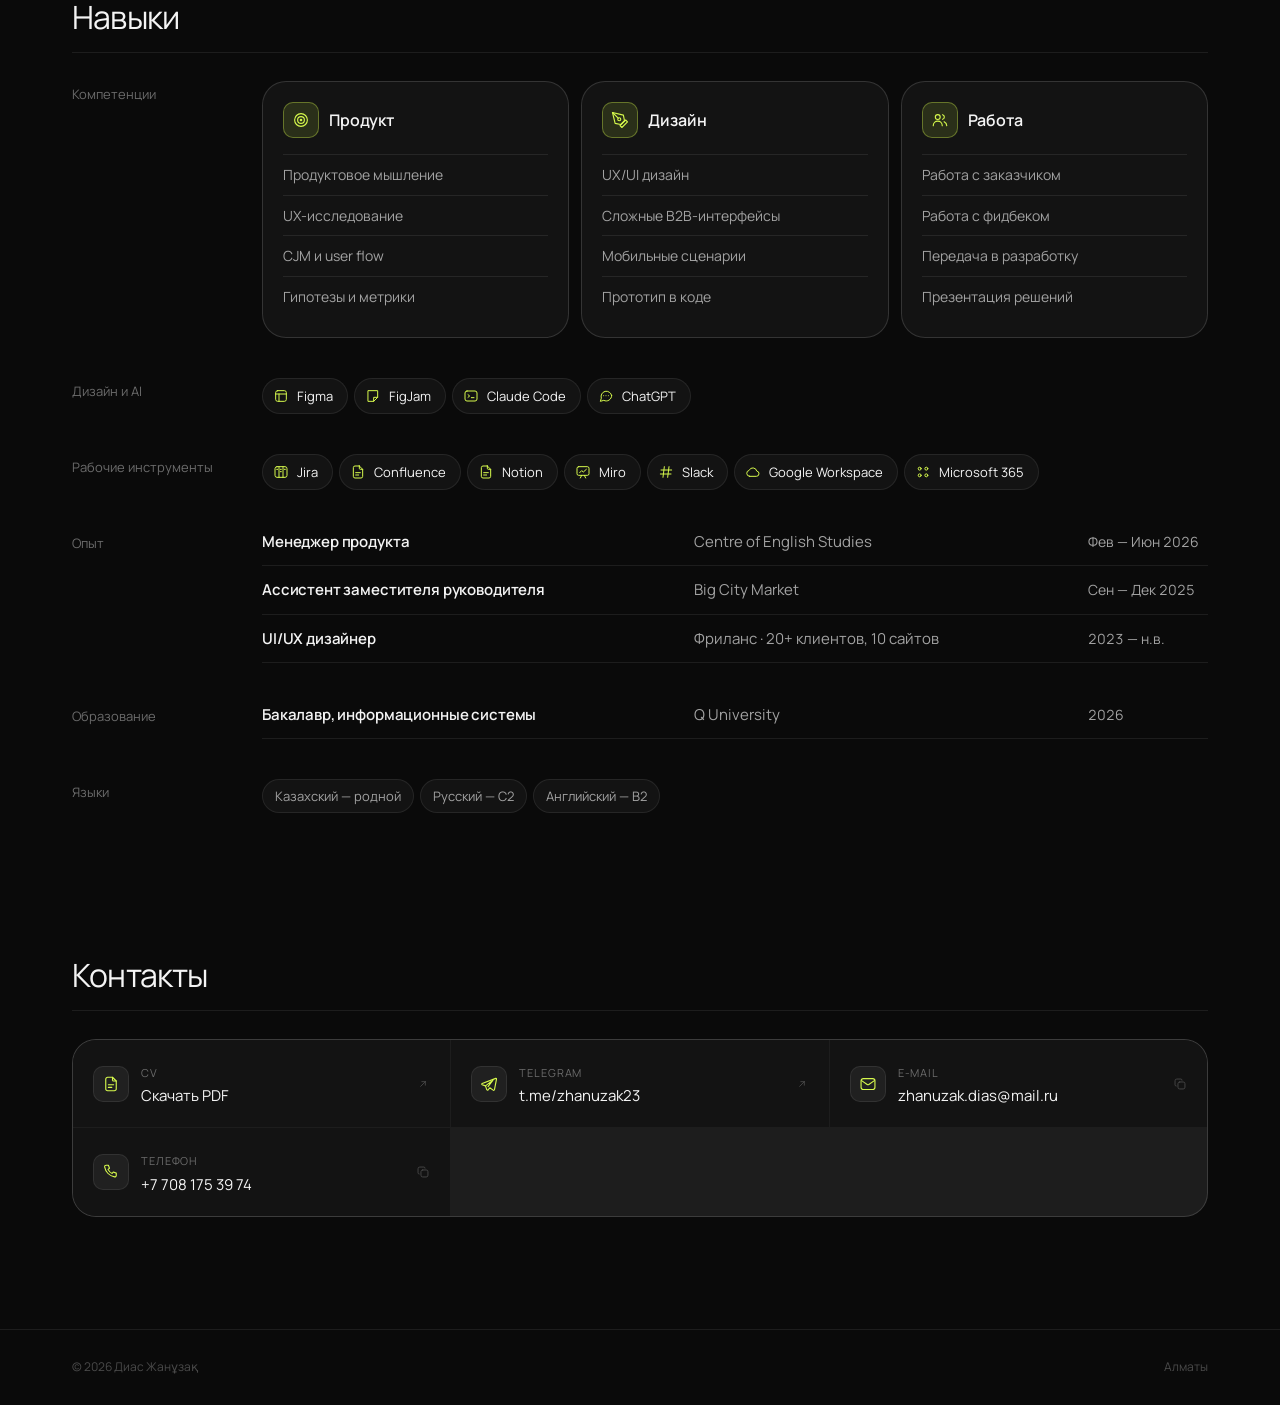
==== commit 36eb8702: "CV на сайте, опыт и образование из резюме, название кейса CES - CV в PDF лежит в assets/files, в шап" ====
--- a/index.html
+++ b/index.html
@@ -21,7 +21,7 @@
 
   <!-- ?v= — версия ассетов. GitHub Pages кэширует css и js на 10 минут.
        Если после пуша правки не видны сразу — увеличь номер здесь и в case.html -->
-  <link rel="stylesheet" href="assets/css/style.css?v=6">
+  <link rel="stylesheet" href="assets/css/style.css?v=8">
 </head>
 <body>
   <div id="app"></div>
@@ -32,8 +32,8 @@
     </div>
   </noscript>
 
-  <script src="assets/js/content.js?v=6"></script>
-  <script src="assets/js/ui.js?v=6"></script>
-  <script src="assets/js/main.js?v=6"></script>
+  <script src="assets/js/content.js?v=8"></script>
+  <script src="assets/js/ui.js?v=8"></script>
+  <script src="assets/js/main.js?v=8"></script>
 </body>
 </html>
--- a/assets/css/style.css
+++ b/assets/css/style.css
@@ -317,6 +317,9 @@
 .menubar__cta .ico{width:16px;height:16px;stroke-width:2}
 .menubar__btn--tg{color:var(--text);border:1px solid var(--line-2);margin-right:6px}
 .menubar__btn--tg:hover{border-color:var(--accent-line);color:var(--accent)}
+/* кнопка у правого края — подсказку прижимаем вправо, иначе она вылезает за экран */
+.menubar__btn--tg::after{left:auto;right:0;transform:translateY(-3px)}
+.menubar__btn--tg:hover::after{transform:translateY(0)}
 .skillgrid__title{font-size:16px;font-weight:600;letter-spacing:-.01em;color:var(--text)}
 .skillgrid__item{
   font-size:14px;color:var(--text-2);
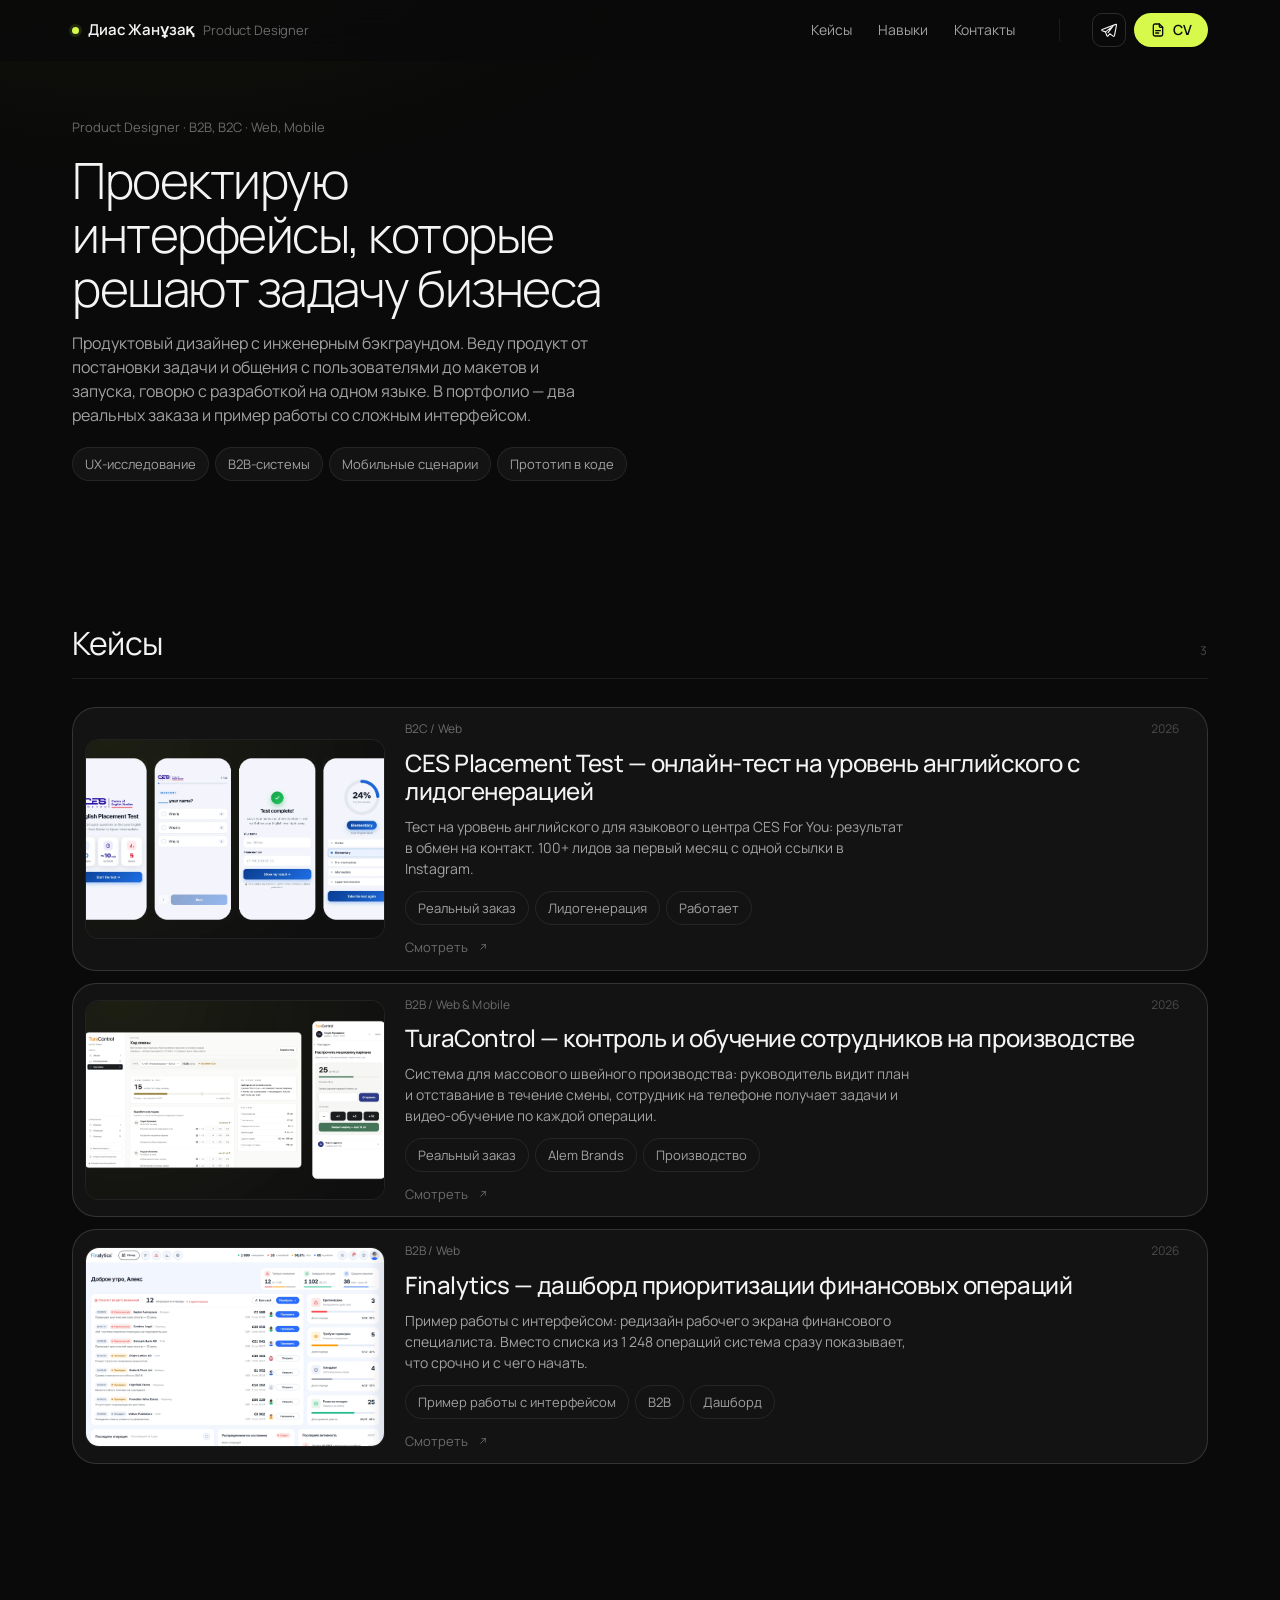
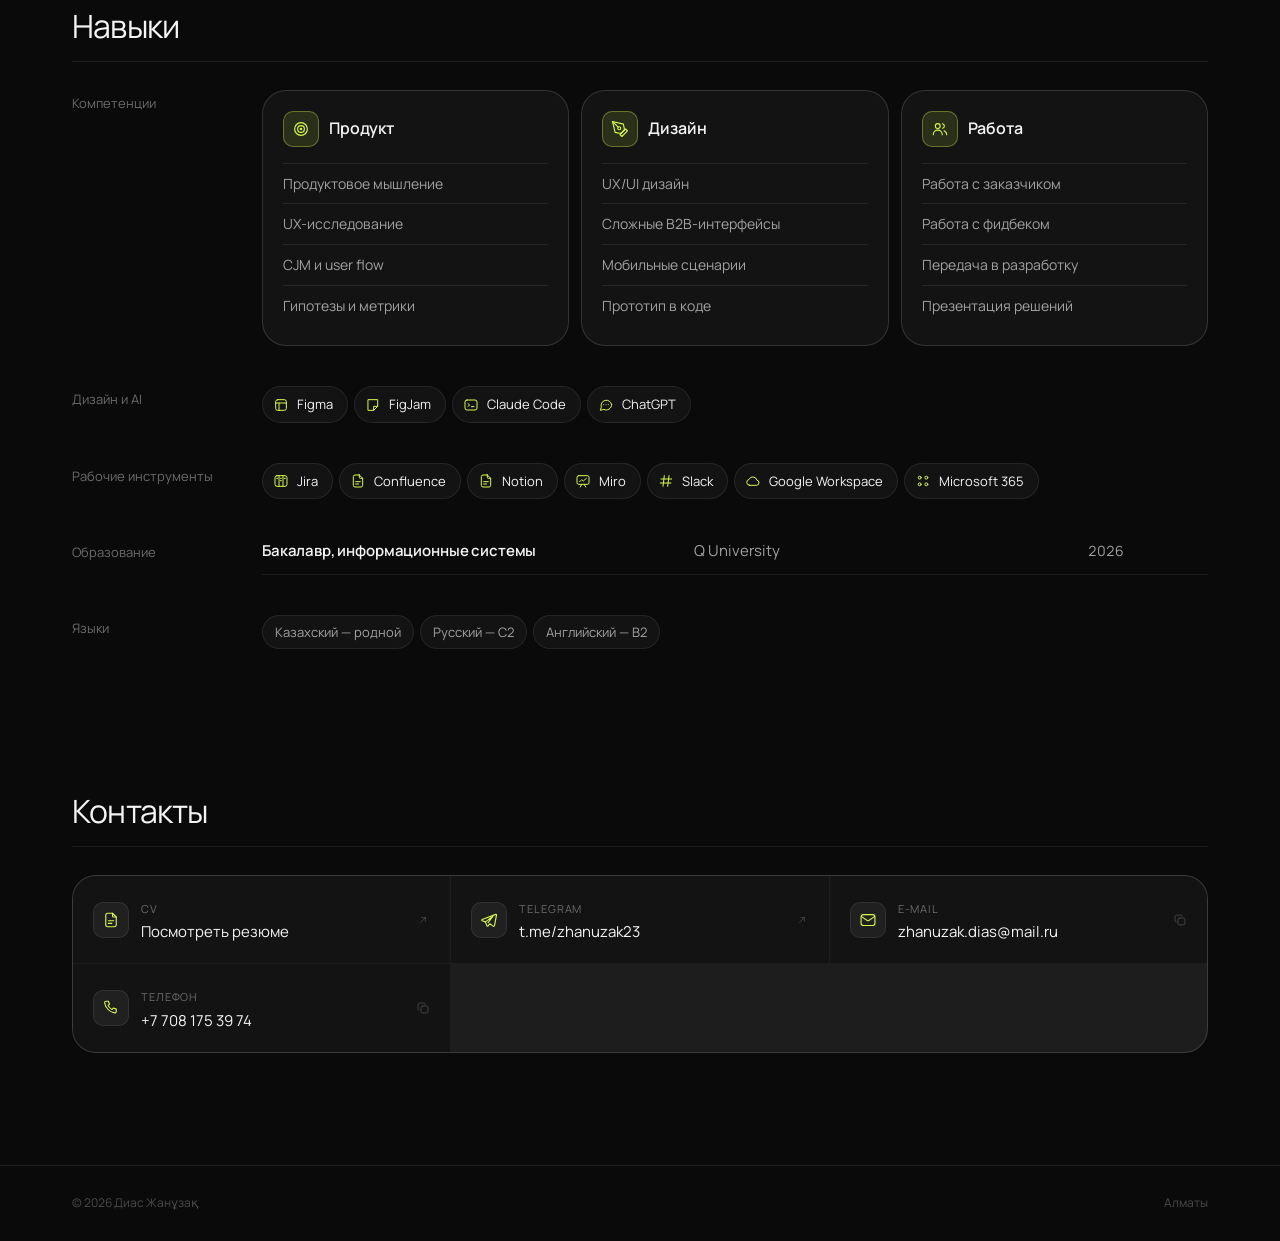
==== commit 1d12fab1: "Страница просмотра CV, опыт только в резюме, понятный кейс Finalytics - cv.html: резюме показывается" ====
--- a/index.html
+++ b/index.html
@@ -21,7 +21,7 @@
 
   <!-- ?v= — версия ассетов. GitHub Pages кэширует css и js на 10 минут.
        Если после пуша правки не видны сразу — увеличь номер здесь и в case.html -->
-  <link rel="stylesheet" href="assets/css/style.css?v=8">
+  <link rel="stylesheet" href="assets/css/style.css?v=9">
 </head>
 <body>
   <div id="app"></div>
@@ -32,8 +32,8 @@
     </div>
   </noscript>
 
-  <script src="assets/js/content.js?v=8"></script>
-  <script src="assets/js/ui.js?v=8"></script>
-  <script src="assets/js/main.js?v=8"></script>
+  <script src="assets/js/content.js?v=9"></script>
+  <script src="assets/js/ui.js?v=9"></script>
+  <script src="assets/js/main.js?v=9"></script>
 </body>
 </html>
--- a/assets/css/style.css
+++ b/assets/css/style.css
@@ -513,6 +513,23 @@
 .btn:hover{background:var(--surface-2);border-color:var(--line-3)}
 .btn--accent{background:var(--accent);color:var(--accent-ink);border-color:var(--accent);font-weight:600}
 .btn--accent:hover{background:var(--accent-2);border-color:var(--accent-2)}
+
+/* ---------- CV PAGE ------------------------------------------------------- */
+.cvpage{padding-bottom:var(--s8)}
+.cvpage__head{
+  display:flex;align-items:flex-end;justify-content:space-between;gap:var(--s4);flex-wrap:wrap;
+  margin-bottom:var(--s6);padding-bottom:var(--s4);border-bottom:1px solid var(--line);
+}
+.cvpage__sub{margin-top:6px;color:var(--text-3)}
+.cvpage__head .btn .ico{width:16px;height:16px;stroke-width:2}
+.cvpage__pages{max-width:880px;margin-inline:auto;display:flex;flex-direction:column;gap:var(--s4)}
+.cvpage__page{
+  width:100%;height:auto;display:block;
+  border-radius:var(--r-md);
+  border:1px solid var(--line-2);
+  background:#fff;
+}
+.cvpage__status{padding:var(--s7) 0;text-align:center}
 
 /* ---------- LIGHTBOX ------------------------------------------------------ */
 .lightbox{
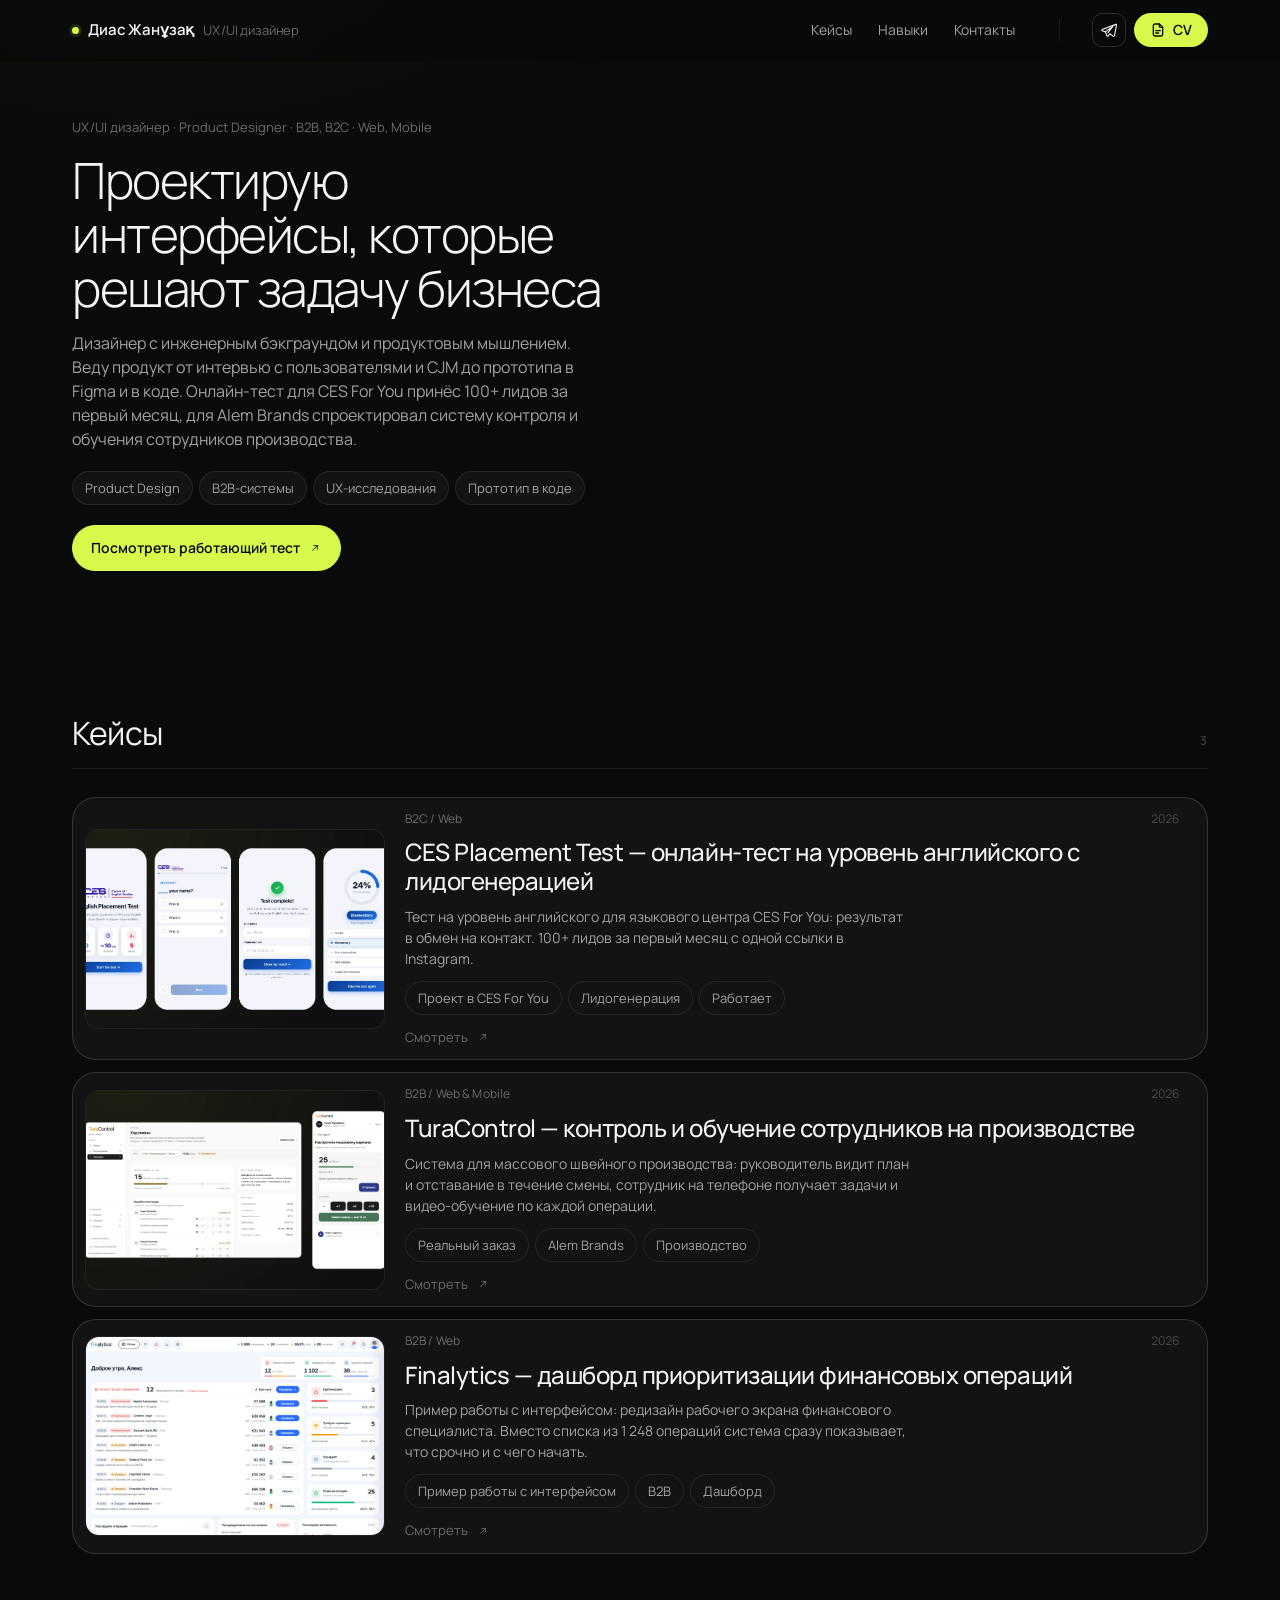
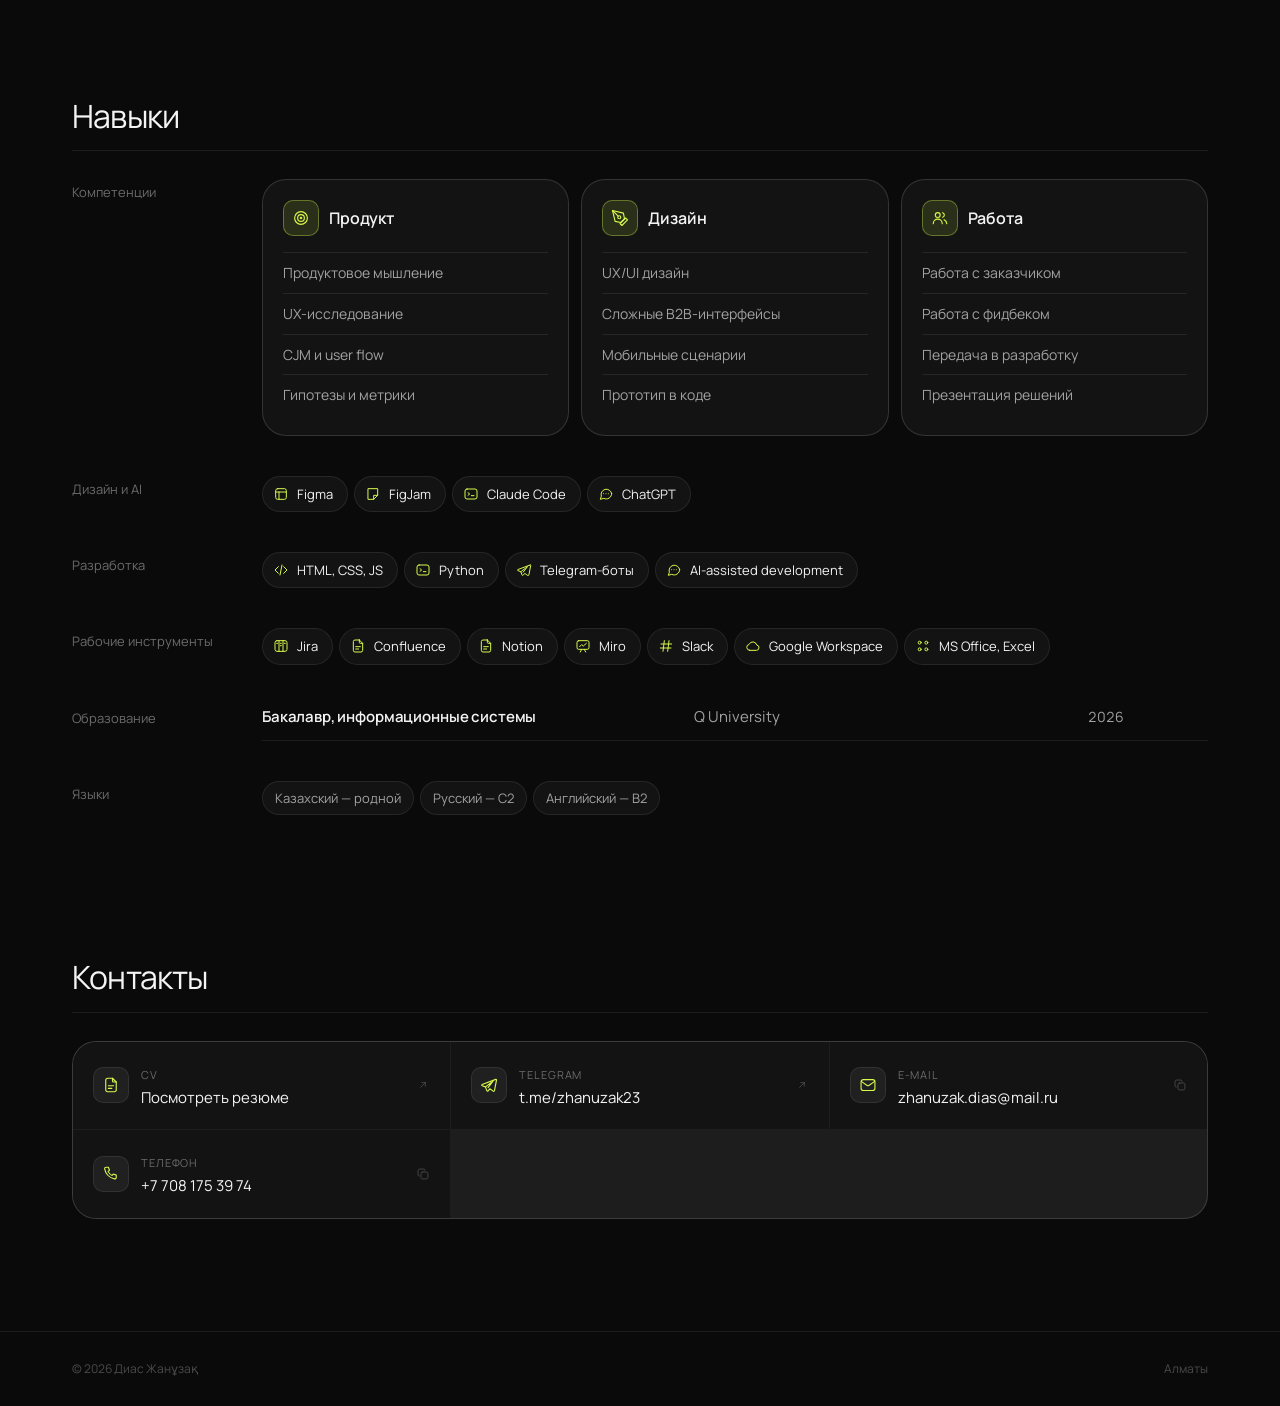
==== commit 70c0199e: "Позиционирование UX/UI → Product Design, ссылка на живой тест, превью ссылки - роль везде одна: UX/U" ====
--- a/index.html
+++ b/index.html
@@ -3,15 +3,19 @@
 <head>
   <meta charset="utf-8">
   <meta name="viewport" content="width=device-width, initial-scale=1">
-  <title>Диас Жанұзақ — Product Designer</title>
-  <meta name="description" content="Портфолио продуктового дизайнера. Кейсы, навыки, контакты.">
+  <title>Диас Жанұзақ — UX/UI дизайнер, Product Designer</title>
+  <meta name="description" content="UX/UI дизайнер и Product Designer. Кейсы: онлайн-тест CES For You (100+ лидов за месяц), система контроля и обучения сотрудников для Alem Brands, B2B-дашборд.">
   <meta name="theme-color" content="#0A0A0A">
 
+  <!-- превью ссылки в Telegram, WhatsApp, LinkedIn -->
   <meta property="og:type" content="website">
-  <meta property="og:title" content="Диас Жанұзақ — Product Designer">
-  <meta property="og:description" content="Портфолио продуктового дизайнера. Кейсы, навыки, контакты.">
-  <!-- положи картинку 1200×630 в assets/img/og.jpg и раскомментируй строку ниже -->
-  <!-- <meta property="og:image" content="assets/img/og.jpg"> -->
+  <meta property="og:url" content="https://zhanuzak23.github.io/dias-portfolio/">
+  <meta property="og:title" content="Диас Жанұзақ — UX/UI дизайнер, Product Designer">
+  <meta property="og:description" content="B2B-системы, продуктовый дизайн, прототип в коде. Кейсы с реальными результатами.">
+  <meta property="og:image" content="https://zhanuzak23.github.io/dias-portfolio/assets/img/og.png">
+  <meta property="og:image:width" content="1200">
+  <meta property="og:image:height" content="630">
+  <meta name="twitter:card" content="summary_large_image">
 
   <link rel="icon" href="data:image/svg+xml,<svg xmlns='http://www.w3.org/2000/svg' viewBox='0 0 32 32'><rect width='32' height='32' rx='8' fill='%230A0A0A'/><circle cx='16' cy='16' r='6' fill='%23D6F94C'/></svg>">
 
@@ -21,7 +25,7 @@
 
   <!-- ?v= — версия ассетов. GitHub Pages кэширует css и js на 10 минут.
        Если после пуша правки не видны сразу — увеличь номер здесь и в case.html -->
-  <link rel="stylesheet" href="assets/css/style.css?v=9">
+  <link rel="stylesheet" href="assets/css/style.css?v=10">
 </head>
 <body>
   <div id="app"></div>
@@ -32,8 +36,8 @@
     </div>
   </noscript>
 
-  <script src="assets/js/content.js?v=9"></script>
-  <script src="assets/js/ui.js?v=9"></script>
-  <script src="assets/js/main.js?v=9"></script>
+  <script src="assets/js/content.js?v=10"></script>
+  <script src="assets/js/ui.js?v=10"></script>
+  <script src="assets/js/main.js?v=10"></script>
 </body>
 </html>
--- a/assets/css/style.css
+++ b/assets/css/style.css
@@ -226,6 +226,7 @@
 }
 .hero__photo img{width:100%;height:100%;object-fit:cover}
 .hero__grid--solo{grid-template-columns:1fr}
+.hero__cta{margin-top:var(--s5)}
 .hero__grid--solo .hero__title{max-width:18ch}
 .hero__meta{color:var(--text-3);font-size:13px;margin-bottom:var(--s4)}
 .hero__title{margin-bottom:var(--s4);max-width:22ch}
